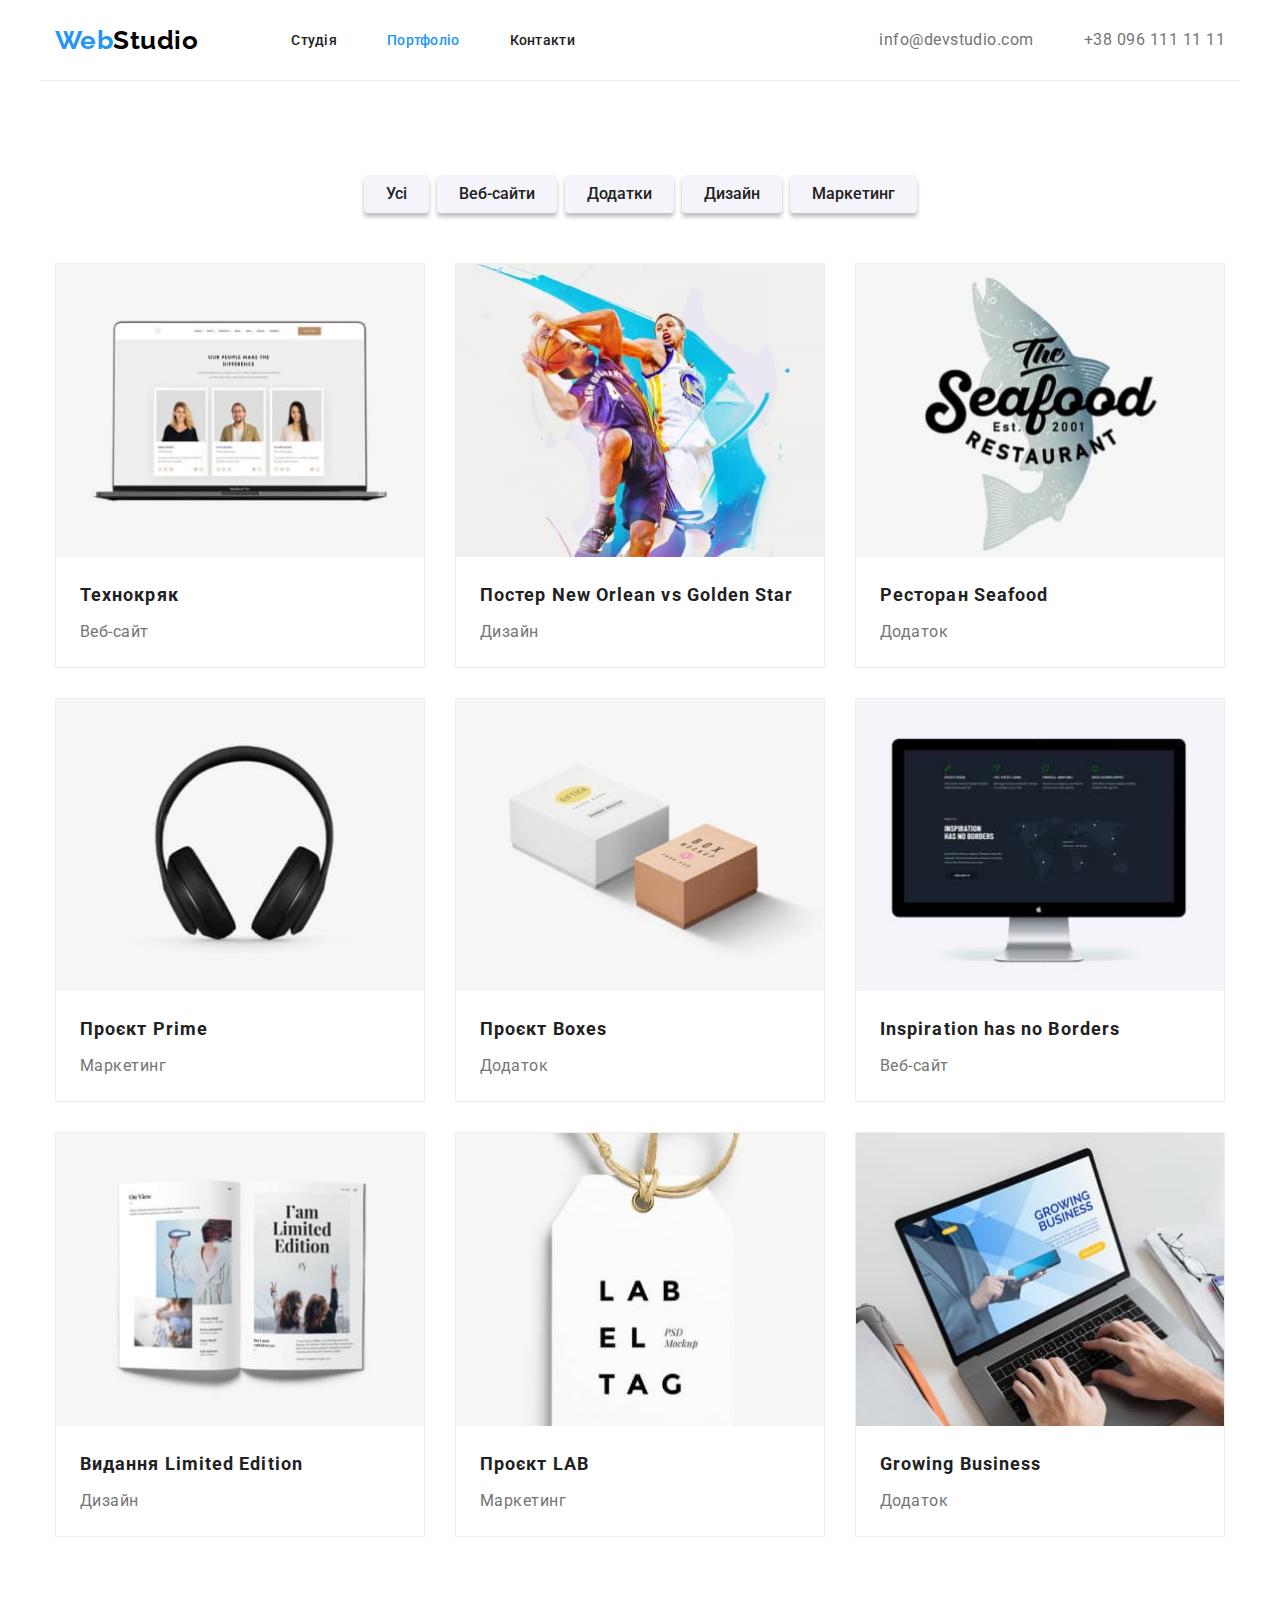
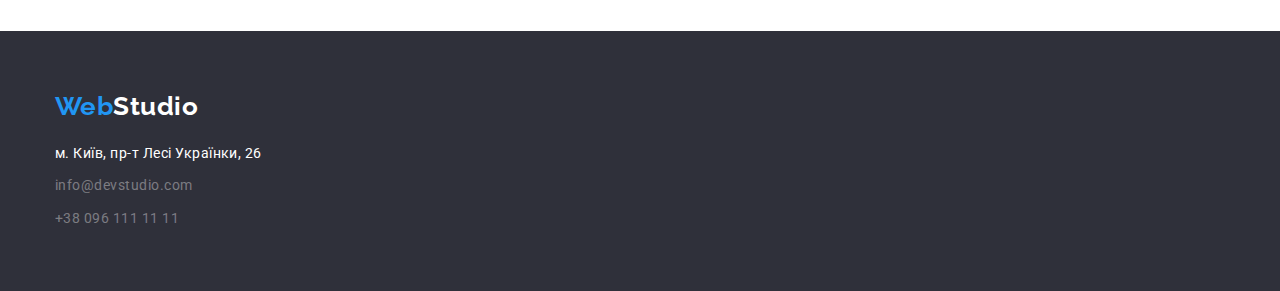
==== portfolio.html @ c6f7dabc "svg" ====
<!DOCTYPE html>
<html lang="en">
  <head>
    <meta charset="UTF-8" />
    <meta http-equiv="X-UA-Compatible" content="IE=edge" />
    <meta name="viewport" content="width=device-width, initial-scale=1.0" />
    <title>Портфоліо</title>
    <link
      href="https://fonts.googleapis.com/css2?family=Raleway:wght@700&family=Roboto:wght@400;500;700;900&display=swap"
      rel="stylesheet"
    />
    <link
      rel="stylesheet"
      href="https://cdnjs.cloudflare.com/ajax/libs/modern-normalize/1.1.0/modern-normalize.min.css"
    />
    <link rel="stylesheet" href="./css/styles.css" />
  </head>
  <body>
    <!--headline-->
    <header>
      <div class="container main-nav">
        <!-- container -->
        <!-- <nav> -->
        <a href="index.html" class="logo">
          Web<span class="logoheader">Studio</span>
        </a>
        <ul class="site-nav">
          <li class="item">
            <a href="index.html" class="link">Студія</a>
          </li>
          <li class="item">
            <a href="portfolio.html" class="link current">Портфоліо</a>
          </li>
          <li class="item">
            <a href="" class="link">Контакти</a>
          </li>
        </ul>
        <!-- </nav> -->
        <ul class="site-nav-contact">
          <li class="contact-nav">
            <a href="mailto:info@devstudio.com" class="contact">
              info@devstudio.com</a
            >
          </li>
          <li class="contact-nav">
            <a href="tel:+380961111111" class="contact">+38 096 111 11 11</a>
          </li>
        </ul>
      </div>
    </header>
    <main>
      <!--верхні кнопки-->
      <section>
        <div class="container">
          <div class="main-portfolio">
            <ul class="bt-portfolio">
              <li class="main-bt-portfolio">
                <button type="button" class="button-portfolio">Усі</button>
              </li>
              <li class="main-bt-portfolio">
                <button type="button" class="button-portfolio">
                  Веб-сайти
                </button>
              </li>
              <li class="main-bt-portfolio">
                <button type="button" class="button-portfolio">Додатки</button>
              </li>
              <li class="main-bt-portfolio">
                <button type="button" class="button-portfolio">Дизайн</button>
              </li>
              <li class="main-bt-portfolio">
                <button type="button" class="button-portfolio">
                  Маркетинг
                </button>
              </li>
            </ul>
          </div>
          <!--приклади робіт-->
          <div class="work-img">
            <h1 class="visually-hidden">Приклади робіт</h1>

            <ul class="work">
              <li class="item-work">
                <article class="card">
                  <div clas="card-thumb">
                    <img src="images/site5.jpg" alt="site" width="370" />
                    <div class="work-name">
                      <h2 class="project-name">Технокряк</h2>
                      <p class="project-example">Веб-сайт</p>
                    </div>
                  </div>
                </article>
              </li>

              <li class="item-work">
                <article class="card">
                  <div clas="card-thumb">
                    <img
                      src="images/basketball6.jpg"
                      alt="basketball"
                      width="370"
                    />
                    <div class="work-name">
                      <h2 class="project-name">
                        Постер New Orlean vs Golden Star
                      </h2>
                      <p class="project-example">Дизайн</p>
                    </div>
                  </div>
                </article>
              </li>

              <li class="item-work">
                <article class="card">
                  <div clas="card-thumb">
                    <img src="images/seafood7.jpg" alt="seafood" width="370" />
                    <div class="work-name">
                      <h2 class="project-name">Ресторан Seafood</h2>
                      <p class="project-example">Додаток</p>
                    </div>
                  </div>
                </article>
              </li>
              <li class="item-work">
                <article class="card">
                  <div clas="card-thumb">
                    <img
                      src="images/headphones8.jpg"
                      alt="headphones"
                      width="370"
                    />
                    <div class="work-name">
                      <h2 class="project-name">Проєкт Prime</h2>
                      <p class="project-example">Маркетинг</p>
                    </div>
                  </div>
                </article>
              </li>
              <li class="item-work">
                <article class="card">
                  <div clas="card-thumb">
                    <img src="images/box9.jpg" alt="box" width="370" />
                    <div class="work-name">
                      <h2 class="project-name">Проєкт Boxes</h2>
                      <p class="project-example">Додаток</p>
                    </div>
                  </div>
                </article>
              </li>
              <li class="item-work">
                <article class="card">
                  <div clas="card-thumb">
                    <img src="images/monitor10.jpg" alt="monitor" width="370" />
                    <div class="work-name">
                      <h2 class="project-name">Inspiration has no Borders</h2>
                      <p class="project-example">Веб-сайт</p>
                    </div>
                  </div>
                </article>
              </li>
              <li class="item-work">
                <article class="card">
                  <div clas="card-thumb">
                    <img src="images/book11.jpg" alt="book" width="370" />
                    <div class="work-name">
                      <h2 class="project-name">Видання Limited Edition</h2>
                      <p class="project-example">Дизайн</p>
                    </div>
                  </div>
                </article>
              </li>
              <li class="item-work">
                <article class="card">
                  <div clas="card-thumb">
                    <img
                      src="images/labeltag12.jpg"
                      alt="labeltag"
                      width="370"
                    />
                    <div class="work-name">
                      <h2 class="project-name">Проєкт LAB</h2>
                      <p class="project-example">Маркетинг</p>
                    </div>
                  </div>
                </article>
              </li>
              <li class="item-work">
                <article class="card">
                  <div clas="card-thumb">
                    <img
                      src="images/growing_business13.jpg"
                      alt="growing_business"
                      width="370"
                    />
                    <div class="work-name">
                      <h2 class="project-name">Growing Business</h2>
                      <p class="project-example">Додаток</p>
                    </div>
                  </div>
                </article>
              </li>
            </ul>
          </div>
        </div>
      </section>
    </main>

    <!--footer-->
    <footer class="footer">
      <div class="container cont-footer">
        <p class="logo">Web<span class="logofooter">Studio</span></p>
        <address class="address">
          <ul>
            <li>
              <p class="addressfooter">м. Київ, пр-т Лесі Українки, 26</p>
            </li>
            <li>
              <a href="mailto:info@devstudio.com" class="contactfooter">
                info@devstudio.com
              </a>
            </li>
            <li>
              <a href="tel:+380961111111" class="contactfooter-tel"
                >+38 096 111 11 11
              </a>
            </li>
          </ul>
        </address>
      </div>
    </footer>
  </body>
</html>
---- css/styles.css ----
body {
  color: #757575;
  letter-spacing: 0.03em;
  background-color: #ffffff;
  font-family: Roboto, sans-serif;
  border: 0;
  margin: 0;
}

.container {
  margin-left: auto;
  margin-right: auto;
  width: 1200px;
  padding-left: 15px;
  padding-right: 15px;
}

.main-nav {
  display: flex;
  align-items: center;
  border-bottom: 1px solid #ececec;
  margin: auto;
  width: 1200px;
}
img {
  display: block;
  max-width: 100%;
  height: auto;
}

section {
  padding-top: 94px;
  padding-bottom: 94px;
}
ul,
p,
h2 {
  padding: 0;
  margin: 0;
  list-style: none;
}

.link,
.logo,
.contact,
.logofooter,
.contactfooter,
.contactfooter-tel {
  text-decoration: none;
}
:root {
  /* основний колір */
  --title-color: #212121;

  /* колір герой */
  --hero-color: #ffffff;

  /* акцент колір */
  --accent-color: #2196f3;

  /* color fon hero */
  --background-color-hero: #2f303a;

  /* fon doka color*/
  --bg-color: #f5f4fa;

  --item-work-gap: 30px;
}
.site-nav .link.current {
  color: var(--accent-color);
}
.site-nav .item {
  margin-right: 50px;
}
.site-nav .item:last-child {
  margin-right: 0;
}
.site-nav {
  display: flex;
  margin-left: 93px;
  font-weight: 500;
  font-size: 14px;
  line-height: 1, 14;
  letter-spacing: 0.02em;
}
.logo {
  color: var(--accent-color);
  font-family: "Raleway";
  font-weight: 700;
  font-size: 26px;
  line-height: 1.19;
}
.logoheader {
  color: #000000;
}

.link {
  color: var(--title-color);
  padding: 32px 0;
  display: block;
}
.site-nav-contact {
  display: flex;
  margin-left: auto;
}
.site-nav-contact .contact-nav + .contact-nav {
  margin-left: 50px;
}
.contact {
  color: var(--text-color);
  padding: 32px 0;
}

.footer {
  background-color: var(--background-color-hero);
}
.link:hover,
.link:focus,
.contact:hover,
.contact:focus {
  color: var(--accent-color);
  cursor: pointer;
}
.button-portfolio:hover,
.button-portfolio:focus {
  color: var(--hero-color);
  background-color: var(--accent-color);
  cursor: pointer;
}
.headline {
  margin-top: 0;
  margin-bottom: 50px;
  color: var(--title-color);
  font-weight: 700;
  font-size: 36px;
  line-height: 1.17;
  text-align: center;
}
.primary-hero {
  text-align: center;
  background-color: var(--background-color-hero);
  padding: 200px 0;
  height: 600px;
  max-width: 1600px;
  margin-left: auto;
  margin-right: auto;
  background-image: linear-gradient(to right, 
  rgba(47, 48, 58, 0.4), rgba(47, 48, 58, 0.4) ), url('../images/hero.jpg');

}

.hero {
  margin-bottom: 0;
  margin-top: 0;
  color: var(--hero-color);
  font-weight: 900;
  font-size: 44px;
  line-height: 1.36;
  letter-spacing: 0.06em;
  text-align: center;
}
.hero-button {
  padding: 10px 32px;
  margin-top: 30px;
  font-family: Roboto, sans-serif;
  cursor: pointer;
  color: var(--hero-color);
  background-color: var(--accent-color);
  border: var(--accent-color);
  font-weight: 700;
  font-size: 16px;
  line-height: 1.88;
  letter-spacing: 0.06em;
  /* text-align: center; */
  border-radius: 4px;
}

.hero-button:hover,
.hero-button:focus {
  background-color: #188ce8;
  border: #188ce8;
}
.images-work {
  display: flex;
  justify-content: center;
}
.images-work-item {
  margin-right: 30px;
}
.images-work-item:nth-child(3n) {
  margin-right: 0;
}
.team {
  display: flex;
}
.team-person {
  background-color: var(--hero-color);
  border: 0;
  border-radius: 0px 0px 4px 4px;
  margin-right: 30px;
  box-shadow: 1px 0px 2px rgba(0, 0, 0, 0.2), 1px 0px 1px rgba(0, 0, 0, 0.14), 3px 0px 1px rgba(0, 0, 0, 0.12);
}
.team-person:nth-child(4n) {
  margin-right: 0;
}
.advantage {
  display: flex;
}
.advantage-item {
  width: 270px;
  margin-right: 30px;
}
.advantage-item:nth-child(4n) {
  margin-right: 0;
}
.person-name {
  margin-top: 30px;
  margin-bottom: 0;
  color: var(--title-color);
  font-weight: 500;
  font-size: 16px;
  line-height: 1.19;
  text-align: center;
}
.position {
  margin-top: 10px;
  margin-bottom: 30px;
  color: var(--text-color);
  font-size: 16px;
  line-height: 1.19;
  text-align: center;
}
.project-name {
  color: var(--title-color);
  font-weight: 700;
  font-size: 18px;
  line-height: 2;
  letter-spacing: 0.06em;
  /* margin-top: 20px; */
}
.project-example {
  color: var(--text-color);
  font-size: 16px;
  line-height: 1.88;
  margin-top: 4px;
}
/* logofooter*/
.logofooter {
  color: #ffffff;
  font-family: "Raleway";
  font-weight: 700;
  font-size: 26px;
  line-height: 1.19;
}

.logoweb {
  color: var(--accent-color);
}
.contactfooter {
  display: inline-block;
  color: #ffffff60;
  font-size: 14px;
  line-height: 1.71;
  margin-bottom: 9px;
  border: 0;
}
.addressfooter {
  color: #ffffff;
  font-size: 14px;
  line-height: 1.71;
  margin: 0;
  margin-bottom: 9px;
  display: inline-block;
  border: 0;
}
.address {
  margin-top: 20px;
  font-style: normal;
}
.button-portfolio {
  padding: 6px 22px;
  font-family: Roboto, sans-serif;
  color: var(--title-color);
  background-color: var(--bg-color);
  font-weight: 500;
  font-size: 16px;
  line-height: 1.63;
  border: 0;
  border-radius: 4px;
  box-shadow: 0 4px 4px 0 rgba(0, 0, 0, 25%);
}
.main-bt-portfolio {
  margin-bottom: 50px;
}
.bt-portfolio > .main-bt-portfolio:not(:last-child) {
  margin-right: 8px;
}
.title {
  margin-top: 0;
  margin-bottom: 10px;
  color: var(--title-color);
  font-weight: 700;
  font-size: 14px;
  line-height: 1.14;
}
.text {
  margin-top: 0;
  margin-bottom: 0;
  font-size: 14px;
  line-height: 1.71;
}
.visually-hidden {
  position: absolute;
  white-space: nowrap;
  width: 1px;
  height: 1px;
  overflow: hidden;
  border: 0;
  padding: 0;
  clip: rect(0 0 0 0);
  clip-path: inset(50%);
  margin: -1px;
}
.bt-portfolio {
  display: flex;
  justify-content: center;
}
.work {
  display: flex;
  flex-wrap: wrap;
  padding: 0;
  margin: 0;
  margin-left: calc(-1 * var(--item-work-gap));
  margin-top: calc(-1 * var(--item-work-gap));
}

.item-work {
  flex-basis: calc(100% / 3 - var(--item-work-gap));
  margin-left: var(--item-work-gap);
  margin-top: var(--item-work-gap);
}
.work-name {
  padding: 20px 24px;
}

.card {
  border: 1px solid #eeeeee;
}

.footer {
  margin-left: auto;
  margin-right: auto;
  max-width: 1600px;
}
.t-person {
  background-color: var(--bg-color);
  max-width: 1600px;
  margin-left: auto;
  margin-right: auto;
}
.cont-footer {
  padding-top: 60px;
  padding-bottom: 60px;
}
.contactfooter-tel {
  display: inline-block;
  color: #ffffff60;
  font-size: 14px;
  line-height: 1.71;
  /* padding-topm: 9px; */
  border: 0;
}
.contactfooter:hover,
.contactfooter:focus,
.contactfooter-tel:hover,
.contactfooter-tel:focus {
  cursor: pointer;
  color: #ffffff;
}
.customers {
  color: black;
  background-color: #2196f3;
  height: 92px;
  width: 170px;
  fill: red;
}
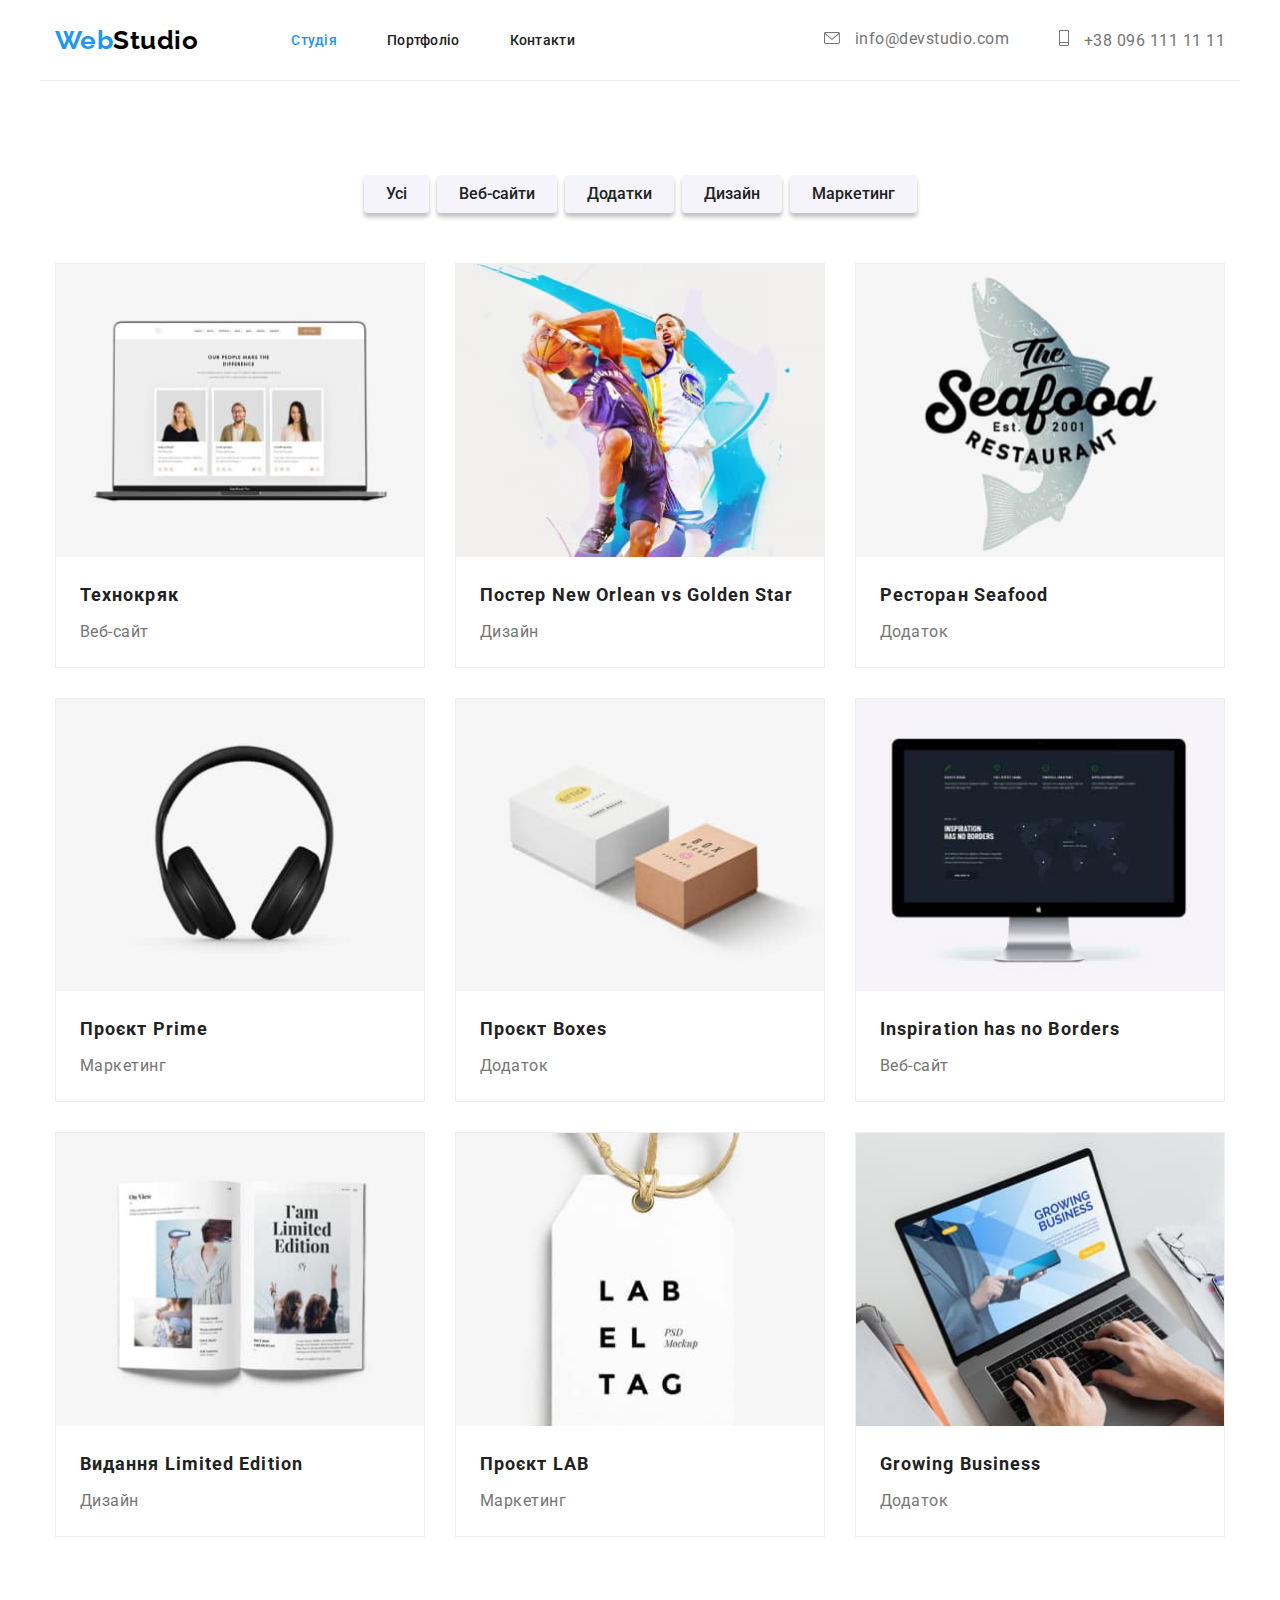
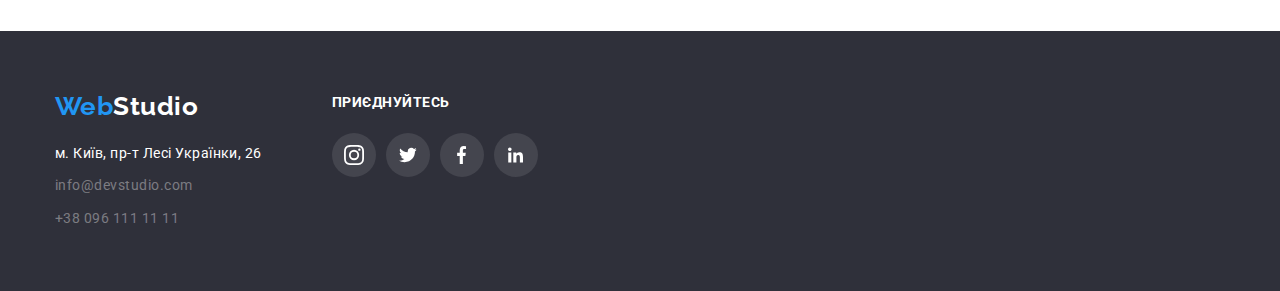
==== commit 5f353b09: "prefinal" ====
--- a/portfolio.html
+++ b/portfolio.html
@@ -26,10 +26,10 @@
         </a>
         <ul class="site-nav">
           <li class="item">
-            <a href="index.html" class="link">Студія</a>
+            <a href="index.html" class="link current">Студія</a>
           </li>
           <li class="item">
-            <a href="portfolio.html" class="link current">Портфоліо</a>
+            <a href="portfolio.html" class="link">Портфоліо</a>
           </li>
           <li class="item">
             <a href="" class="link">Контакти</a>
@@ -38,11 +38,17 @@
         <!-- </nav> -->
         <ul class="site-nav-contact">
           <li class="contact-nav">
+            <svg class="contact-top" width="16px" height="12px">
+              <use href="./images/icons.svg#icon-envelope-1"></use>
+            </svg>
             <a href="mailto:info@devstudio.com" class="contact">
               info@devstudio.com</a
             >
           </li>
           <li class="contact-nav">
+            <svg class="contact-top" width="10px" height="16px">
+              <use href="./images/icons.svg#icon-mob2"></use>
+            </svg>
             <a href="tel:+380961111111" class="contact">+38 096 111 11 11</a>
           </li>
         </ul>
@@ -121,6 +127,7 @@
                   </div>
                 </article>
               </li>
+
               <li class="item-work">
                 <article class="card">
                   <div clas="card-thumb">
@@ -208,24 +215,57 @@
     <!--footer-->
     <footer class="footer">
       <div class="container cont-footer">
-        <p class="logo">Web<span class="logofooter">Studio</span></p>
-        <address class="address">
-          <ul>
-            <li>
-              <p class="addressfooter">м. Київ, пр-т Лесі Українки, 26</p>
-            </li>
-            <li>
-              <a href="mailto:info@devstudio.com" class="contactfooter">
-                info@devstudio.com
-              </a>
-            </li>
-            <li>
-              <a href="tel:+380961111111" class="contactfooter-tel"
-                >+38 096 111 11 11
-              </a>
-            </li>
-          </ul>
-        </address>
+        <ul class="footer-info">
+          <li class="info-address">
+            <p class="logo">Web<span class="logofooter">Studio</span></p>
+            <address class="address">
+              <ul>
+                <li>
+                  <p class="addressfooter">м. Київ, пр-т Лесі Українки, 26</p>
+                </li>
+                <li>
+                  <a href="mailto:info@devstudio.com" class="contactfooter">
+                    info@devstudio.com
+                  </a>
+                </li>
+                <li>
+                  <a href="tel:+380961111111" class="contactfooter-tel"
+                    >+38 096 111 11 11
+                  </a>
+                </li>
+              </ul>
+            </address>
+          </li>
+
+          <li>
+            <div>
+              <p class="join">ПРИЄДНУЙТЕСЬ</p>
+              <ul class="footer-network-link">
+                <li class="footer-network">
+                  <svg class="footer-logo-network" width="20px" height="20px">
+                    <use href="./images/icons.svg#icon-instagram1"></use>
+                  </svg>
+                </li>
+
+                <li class="footer-network">
+                  <svg class="footer-logo-network" width="20px" height="16px">
+                    <use href="./images/icons.svg#icon-tvitter2"></use>
+                  </svg>
+                </li>
+                <li class="footer-network">
+                  <svg class="footer-logo-network" width="10px" height="20px">
+                    <use href="./images/icons.svg#icon-facebook3"></use>
+                  </svg>
+                </li>
+                <li class="footer-network">
+                  <svg class="footer-logo-network" width="15px" height="20px">
+                    <use href="./images/icons.svg#icon-linkedin4"></use>
+                  </svg>
+                </li>
+              </ul>
+            </div>
+          </li>
+        </ul>
       </div>
     </footer>
   </body>
--- a/css/styles.css
+++ b/css/styles.css
@@ -49,6 +49,8 @@
   text-decoration: none;
 }
 :root {
+  --text-color: #757575;
+
   /* основний колір */
   --title-color: #212121;
 
@@ -64,8 +66,11 @@
   /* fon doka color*/
   --bg-color: #f5f4fa;
 
+  --logo-network-color: #afb1b8;
+
   --item-work-gap: 30px;
 }
+
 .site-nav .link.current {
   color: var(--accent-color);
 }
@@ -109,6 +114,15 @@
 .contact {
   color: var(--text-color);
   padding: 32px 0;
+}
+.contact-top {
+  fill: var(--text-color);
+  margin-right: 10px;
+}
+.contact-top:hover,
+.contact-top:focus {
+  cursor: pointer;
+  fill: var(--accent-color);
 }
 
 .footer {
@@ -144,9 +158,12 @@
   max-width: 1600px;
   margin-left: auto;
   margin-right: auto;
-  background-image: linear-gradient(to right, 
-  rgba(47, 48, 58, 0.4), rgba(47, 48, 58, 0.4) ), url('../images/hero.jpg');
-
+  background-image: linear-gradient(
+      to right,
+      rgba(47, 48, 58, 0.4),
+      rgba(47, 48, 58, 0.4)
+    ),
+    url("../images/hero.jpg");
 }
 
 .hero {
@@ -171,7 +188,6 @@
   font-size: 16px;
   line-height: 1.88;
   letter-spacing: 0.06em;
-  /* text-align: center; */
   border-radius: 4px;
 }
 
@@ -198,16 +214,45 @@
   border: 0;
   border-radius: 0px 0px 4px 4px;
   margin-right: 30px;
-  box-shadow: 1px 0px 2px rgba(0, 0, 0, 0.2), 1px 0px 1px rgba(0, 0, 0, 0.14), 3px 0px 1px rgba(0, 0, 0, 0.12);
+  box-shadow: 0px 2px 1px 0 rgba(0, 0, 0, 0.2), 0px 1px 1px 0 rgba(0, 0, 0, 0.14),
+    0px 1px 3px 0 rgba(0, 0, 0, 0.12);
+
+  
 }
 .team-person:nth-child(4n) {
   margin-right: 0;
 }
+
+.thumb {
+  display: block;
+  border-radius: 4px;
+  width: 270px;
+  margin-left: var(--item-work-gap);
+  margin-top: var(--item-work-gap);
+}
+.thumb-advantage {
+  display: flex;
+  width: 270px;
+  height: 120px;
+  background-color: var(--bg-color);
+  margin-bottom: var(--item-work-gap);
+}
+.picture {
+  margin: auto;
+}
+
 .advantage {
   display: flex;
-}
+  padding: 0;
+  margin: 0;
+  margin-left: calc(-1 * var(--item-work-gap));
+  margin-top: calc(-1 * var(--item-work-gap));
+}
+
 .advantage-item {
+  display: block;
   width: 270px;
+
   margin-right: 30px;
 }
 .advantage-item:nth-child(4n) {
@@ -236,7 +281,6 @@
   font-size: 18px;
   line-height: 2;
   letter-spacing: 0.06em;
-  /* margin-top: 20px; */
 }
 .project-example {
   color: var(--text-color);
@@ -377,10 +421,89 @@
   cursor: pointer;
   color: #ffffff;
 }
+/* .network-person{
+  margin-left: auto;
+  margin-right: auto;
+} */
+.network {
+  display: flex;
+  justify-content: center;
+  margin-bottom: var(--item-work-gap);
+}
+.item-network {
+  display: flex;
+  width: 44px;
+  height: 44px;
+  margin-right: 10px;
+  fill: var(--logo-network-color);
+}
+.item-network:last-of-type {
+  margin-right: 0;
+}
+.logo-network {
+  display: flex;
+  margin: auto;
+}
+.item-network:hover,
+.item-network:focus {
+  cursor: pointer;
+  fill: var(--hero-color);
+  border-radius: 50%;
+  background-color: var(--accent-color);
+}
+
 .customers {
-  color: black;
-  background-color: #2196f3;
+  display: flex;
+  margin: auto;
+}
+.item-customers {
+  display: flex;
+  width: 170px;
   height: 92px;
-  width: 170px;
-  fill: red;
-} +  border: 1px solid #afb1b8;
+  border-radius: 4px;
+}
+.item-customers:not(:last-child) {
+  margin-right: var(--item-work-gap);
+}
+.logo-customers {
+  display: flex;
+  margin: auto;
+}
+.footer-info {
+  display: flex;
+}
+.footer-network-link {
+  display: flex;
+}
+.info-address {
+  margin-right: 70px;
+}
+.footer-logo-network {
+  fill: var(--hero-color);
+  display: flex;
+  margin: auto;
+}
+.footer-network {
+  display: flex;
+  height: 44px;
+  width: 44px;
+  border-radius: 50%;
+  background-color: rgba(255, 255, 255, 0.1);
+}
+.footer-network:focus,
+.footer-network:hover {
+  cursor: pointer;
+  background-color: var(--accent-color);
+}
+
+.footer-network:not(:last-child) {
+  margin-right: 10px;
+}
+.join {
+  margin-bottom: 20px;
+  font-weight: 700;
+  font-size: 14px;
+  line-height: 1.63;
+  color: #ffffff;
+}
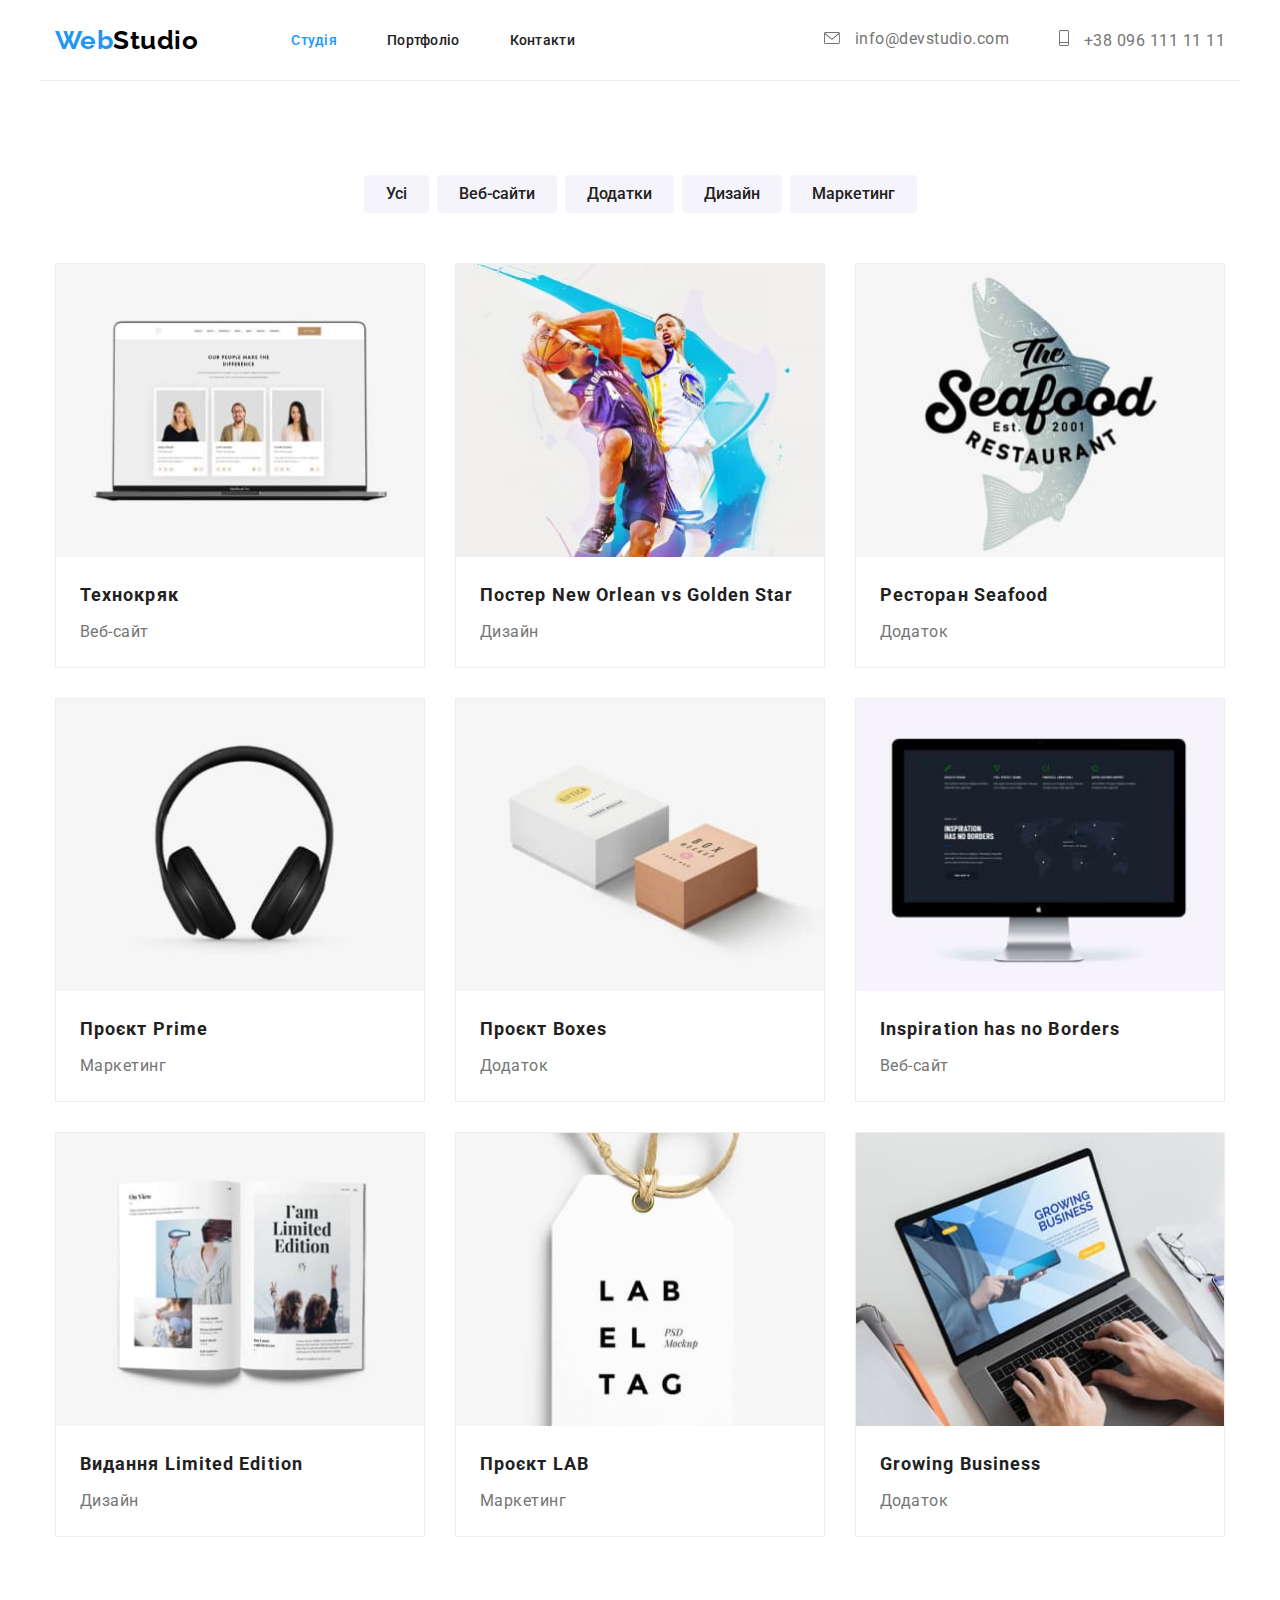
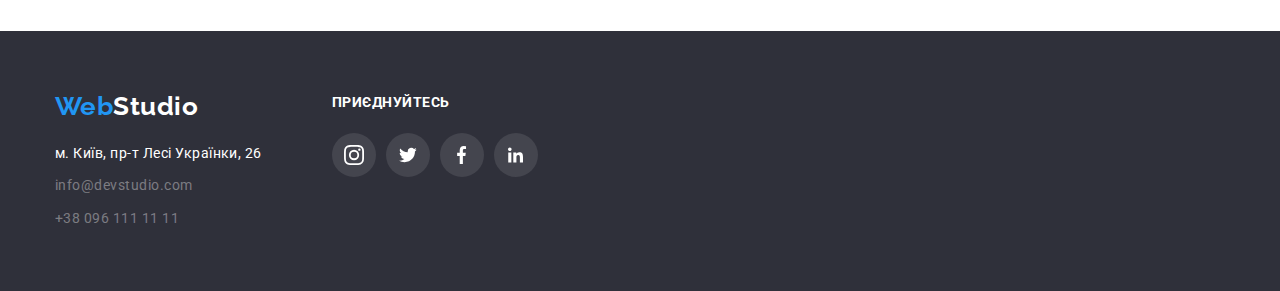
==== commit 60cf1693: "hover" ====
--- a/portfolio.html
+++ b/portfolio.html
@@ -249,7 +249,7 @@
 
                 <li class="footer-network">
                   <svg class="footer-logo-network" width="20px" height="16px">
-                    <use href="./images/icons.svg#icon-tvitter2"></use>
+                    <use href="./images/icons.svg#icon-twitter2"></use>
                   </svg>
                 </li>
                 <li class="footer-network">
--- a/css/styles.css
+++ b/css/styles.css
@@ -70,6 +70,16 @@
 
   --item-work-gap: 30px;
 }
+ .contact-nav:focus > .contact-top,
+ .contact-nav:focus > .contact, 
+.contact-nav:hover > .contact-top,
+.contact-nav:hover > .contact {
+  fill: var(--accent-color);
+  cursor: pointer;
+  color: var(--accent-color);
+}
+
+
 
 .site-nav .link.current {
   color: var(--accent-color);
@@ -119,27 +129,36 @@
   fill: var(--text-color);
   margin-right: 10px;
 }
-.contact-top:hover,
+/* .contact-top:hover,
 .contact-top:focus {
   cursor: pointer;
   fill: var(--accent-color);
-}
+}  */
 
 .footer {
   background-color: var(--background-color-hero);
 }
 .link:hover,
-.link:focus,
-.contact:hover,
-.contact:focus {
+.link:focus {
   color: var(--accent-color);
   cursor: pointer;
 }
+
+ .contact:hover,
+.contact:focus 
+{  color: var(--accent-color);
+  cursor: pointer;
+} 
+
 .button-portfolio:hover,
 .button-portfolio:focus {
   color: var(--hero-color);
   background-color: var(--accent-color);
   cursor: pointer;
+  box-shadow: 0 2px 2px rgba(0, 0, 0, 0.12), 0 1px 2px rgba(0, 0, 0, 0.08)
+   0 3px 1px rgba(0, 0, 0, 0.1);
+
+  
 }
 .headline {
   margin-top: 0;
@@ -214,8 +233,8 @@
   border: 0;
   border-radius: 0px 0px 4px 4px;
   margin-right: 30px;
-  box-shadow: 0px 2px 1px 0 rgba(0, 0, 0, 0.2), 0px 1px 1px 0 rgba(0, 0, 0, 0.14),
-    0px 1px 3px 0 rgba(0, 0, 0, 0.12);
+  box-shadow: 0px 2px 1px rgba(0, 0, 0, 0.2), 0px 1px 1px rgba(0, 0, 0, 0.14),
+    0px 1px 3px rgba(0, 0, 0, 0.12);
 
   
 }
@@ -331,7 +350,6 @@
   line-height: 1.63;
   border: 0;
   border-radius: 4px;
-  box-shadow: 0 4px 4px 0 rgba(0, 0, 0, 25%);
 }
 .main-bt-portfolio {
   margin-bottom: 50px;
@@ -390,6 +408,12 @@
 .card {
   border: 1px solid #eeeeee;
 }
+.card:hover,
+.card:focus {
+  cursor: pointer;
+  box-shadow: 1px 4px 6px rgba(0, 0, 0, 0.16), 0px 4px 4px rgba(0, 0, 0, 0.6),
+    0px 1px 1px rgba(0, 0, 0, 0.12);
+}
 
 .footer {
   margin-left: auto;
@@ -411,7 +435,6 @@
   color: #ffffff60;
   font-size: 14px;
   line-height: 1.71;
-  /* padding-topm: 9px; */
   border: 0;
 }
 .contactfooter:hover,
@@ -421,10 +444,6 @@
   cursor: pointer;
   color: #ffffff;
 }
-/* .network-person{
-  margin-left: auto;
-  margin-right: auto;
-} */
 .network {
   display: flex;
   justify-content: center;
@@ -456,6 +475,15 @@
   display: flex;
   margin: auto;
 }
+.link-logo {
+  display: flex;
+  margin: auto;
+}
+.logo-customers:focus,
+.logo-customers:hover {
+  cursor: pointer;
+  fill: var(--accent-color);
+}
 .item-customers {
   display: flex;
   width: 170px;
@@ -469,6 +497,8 @@
 .logo-customers {
   display: flex;
   margin: auto;
+  fill: var(--logo-network-color);
+  
 }
 .footer-info {
   display: flex;
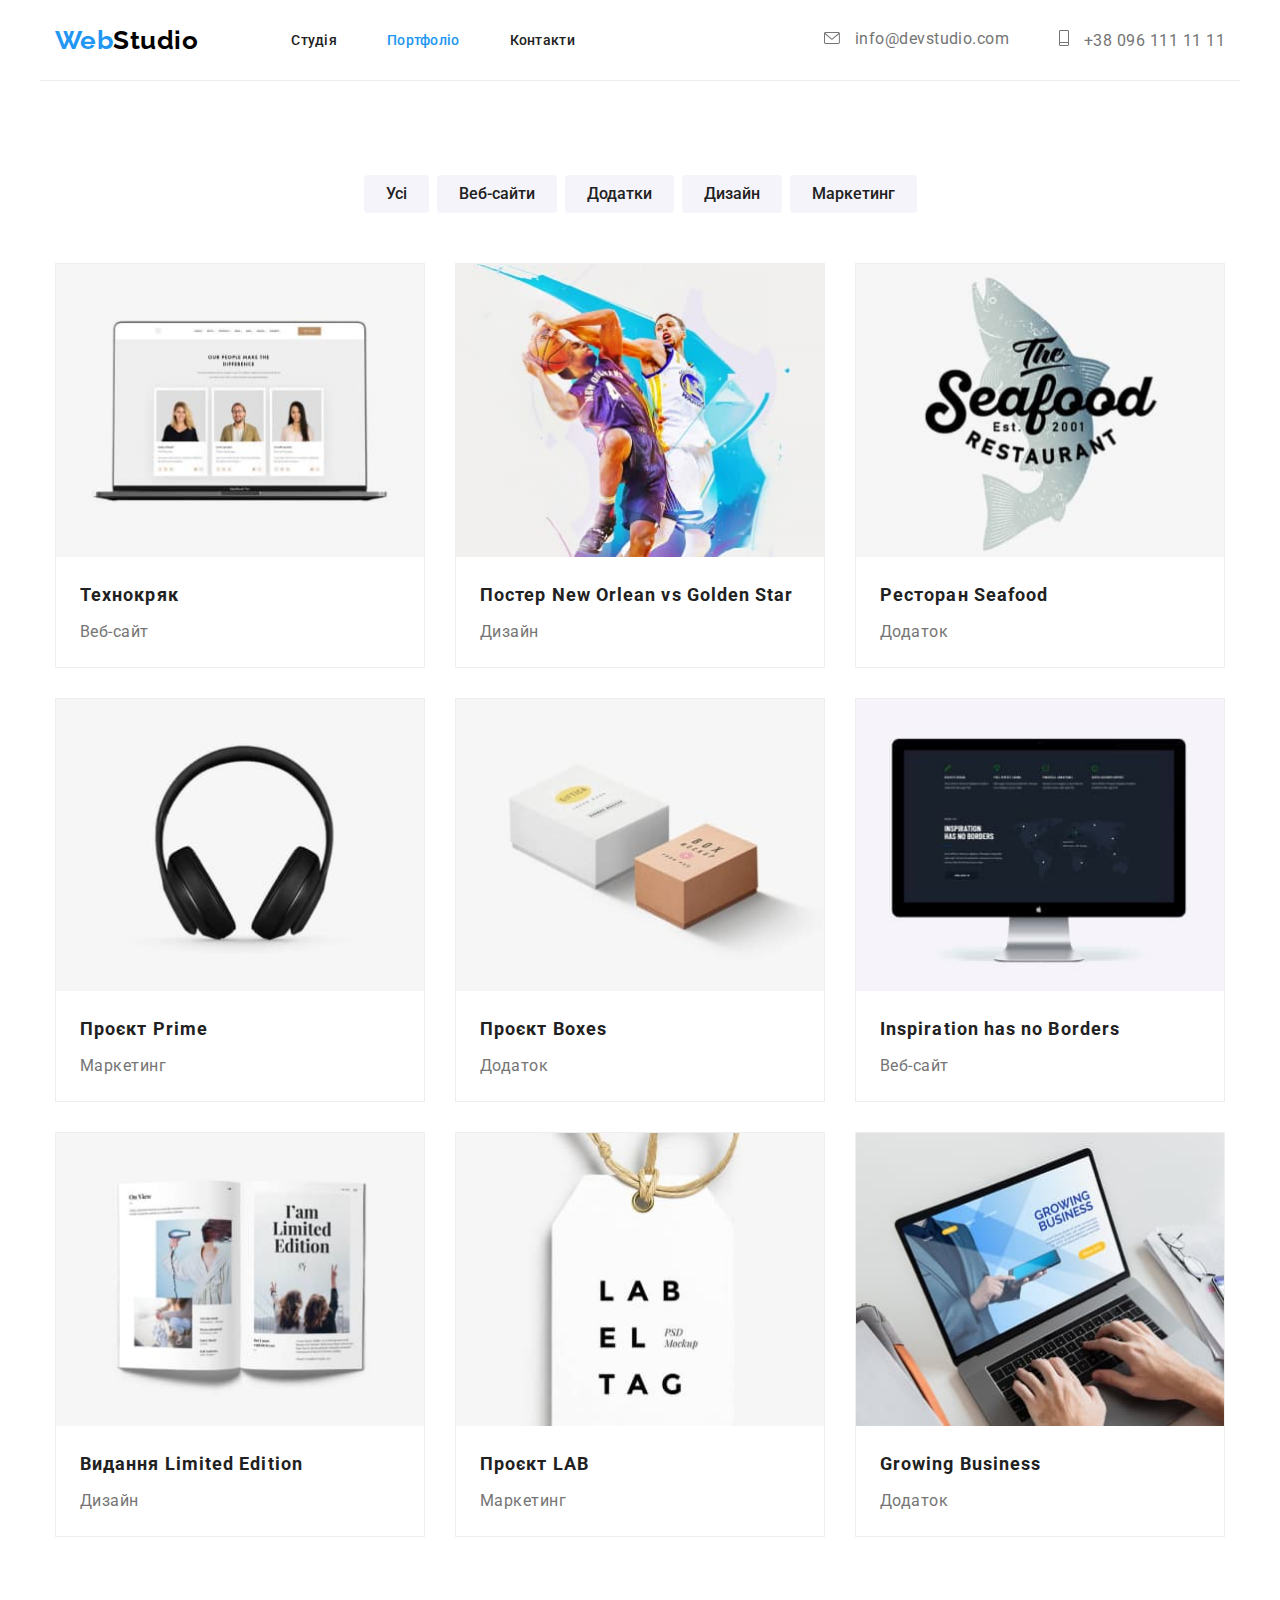
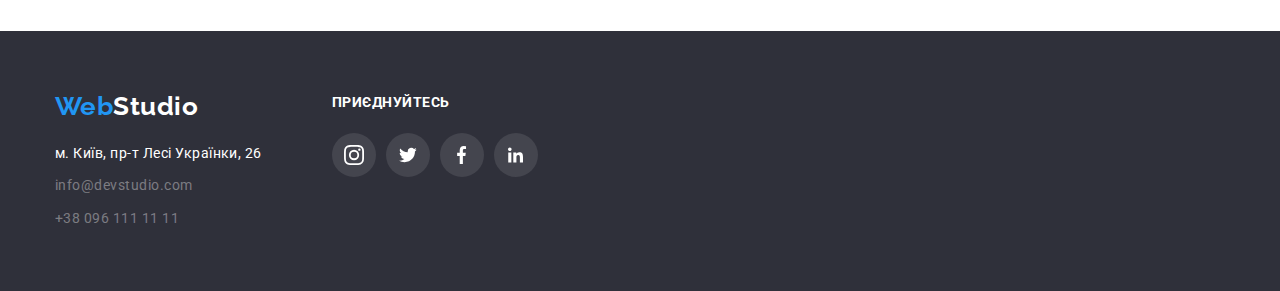
==== commit ad24e3f9: "fix header menu" ====
--- a/portfolio.html
+++ b/portfolio.html
@@ -26,10 +26,10 @@
         </a>
         <ul class="site-nav">
           <li class="item">
-            <a href="index.html" class="link current">Студія</a>
+            <a href="index.html" class="link">Студія</a>
           </li>
           <li class="item">
-            <a href="portfolio.html" class="link">Портфоліо</a>
+            <a href="portfolio.html" class="link current">Портфоліо</a>
           </li>
           <li class="item">
             <a href="" class="link">Контакти</a>
--- a/css/styles.css
+++ b/css/styles.css
@@ -70,16 +70,14 @@
 
   --item-work-gap: 30px;
 }
- .contact-nav:focus > .contact-top,
- .contact-nav:focus > .contact, 
+.contact-nav:focus > .contact-top,
+.contact-nav:focus > .contact,
 .contact-nav:hover > .contact-top,
 .contact-nav:hover > .contact {
   fill: var(--accent-color);
   cursor: pointer;
   color: var(--accent-color);
 }
-
-
 
 .site-nav .link.current {
   color: var(--accent-color);
@@ -129,11 +127,7 @@
   fill: var(--text-color);
   margin-right: 10px;
 }
-/* .contact-top:hover,
-.contact-top:focus {
-  cursor: pointer;
-  fill: var(--accent-color);
-}  */
+
 
 .footer {
   background-color: var(--background-color-hero);
@@ -143,22 +137,14 @@
   color: var(--accent-color);
   cursor: pointer;
 }
-
- .contact:hover,
-.contact:focus 
-{  color: var(--accent-color);
-  cursor: pointer;
-} 
 
 .button-portfolio:hover,
 .button-portfolio:focus {
   color: var(--hero-color);
   background-color: var(--accent-color);
   cursor: pointer;
-  box-shadow: 0 2px 2px rgba(0, 0, 0, 0.12), 0 1px 2px rgba(0, 0, 0, 0.08)
-   0 3px 1px rgba(0, 0, 0, 0.1);
-
-  
+  box-shadow: 0 2px 2px rgba(0, 0, 0, 0.12),
+    0 1px 2px rgba(0, 0, 0, 0.08), 0 3px 1px rgba(0, 0, 0, 0.1);
 }
 .headline {
   margin-top: 0;
@@ -235,8 +221,6 @@
   margin-right: 30px;
   box-shadow: 0px 2px 1px rgba(0, 0, 0, 0.2), 0px 1px 1px rgba(0, 0, 0, 0.14),
     0px 1px 3px rgba(0, 0, 0, 0.12);
-
-  
 }
 .team-person:nth-child(4n) {
   margin-right: 0;
@@ -498,7 +482,6 @@
   display: flex;
   margin: auto;
   fill: var(--logo-network-color);
-  
 }
 .footer-info {
   display: flex;
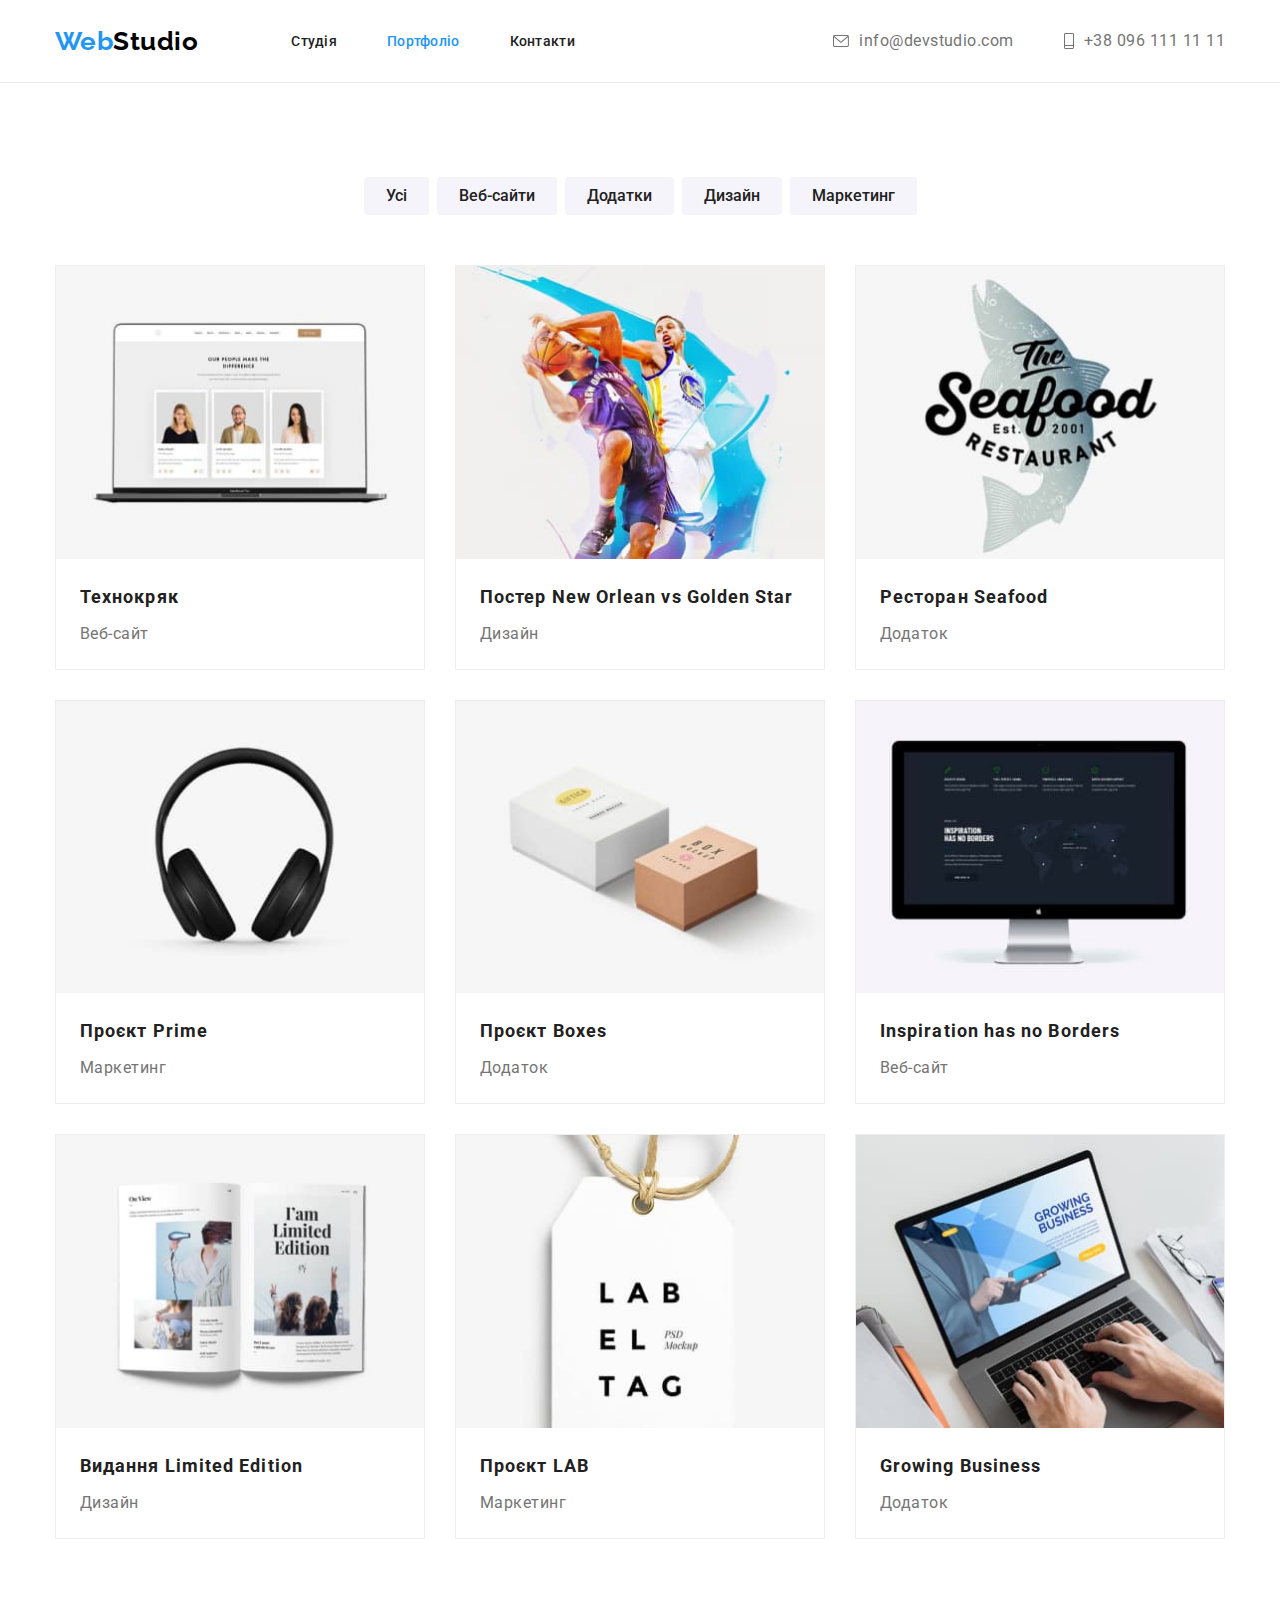
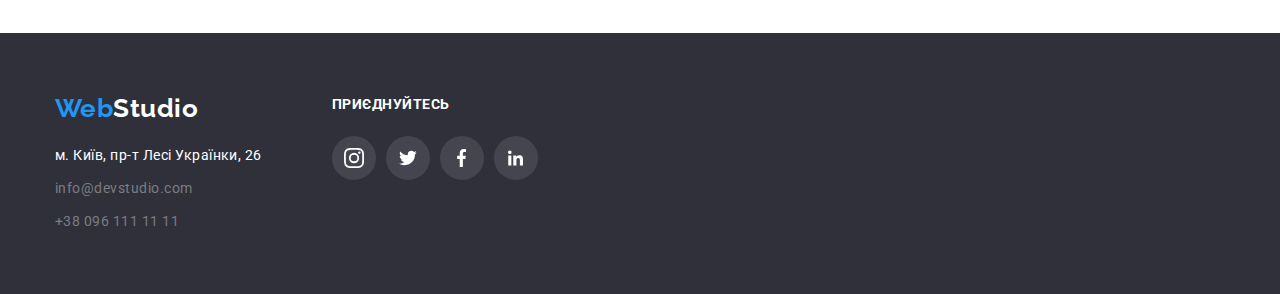
==== commit 5ec9d085: "fix color" ====
--- a/portfolio.html
+++ b/portfolio.html
@@ -54,7 +54,7 @@
         </ul>
       </div>
     </header>
-    <main>
+    <main class="portfolio-main">
       <!--верхні кнопки-->
       <section>
         <div class="container">
--- a/css/styles.css
+++ b/css/styles.css
@@ -14,11 +14,12 @@
   padding-left: 15px;
   padding-right: 15px;
 }
-
+.portfolio-main {
+  border-top: 1px solid #ececec;
+}
 .main-nav {
   display: flex;
   align-items: center;
-  border-bottom: 1px solid #ececec;
   margin: auto;
   width: 1200px;
 }
@@ -39,7 +40,7 @@
   margin: 0;
   list-style: none;
 }
-
+.main-headline {padding-top: 0;}
 .link,
 .logo,
 .contact,
@@ -70,14 +71,18 @@
 
   --item-work-gap: 30px;
 }
-.contact-nav:focus > .contact-top,
-.contact-nav:focus > .contact,
-.contact-nav:hover > .contact-top,
-.contact-nav:hover > .contact {
-  fill: var(--accent-color);
-  cursor: pointer;
+.contact:focus,
+.contact:hover 
+ {
+    cursor: pointer;
   color: var(--accent-color);
 }
+.contact-nav {
+  display: flex;
+  align-items: center;
+  justify-content: center;
+}
+
 
 .site-nav .link.current {
   color: var(--accent-color);
@@ -124,7 +129,7 @@
   padding: 32px 0;
 }
 .contact-top {
-  fill: var(--text-color);
+fill: currentColor;
   margin-right: 10px;
 }
 
@@ -402,11 +407,11 @@
 .footer {
   margin-left: auto;
   margin-right: auto;
-  max-width: 1600px;
+  /* max-width: 1600px; */
 }
 .t-person {
   background-color: var(--bg-color);
-  max-width: 1600px;
+  /* max-width: 1600px; */
   margin-left: auto;
   margin-right: auto;
 }
@@ -426,35 +431,68 @@
 .contactfooter-tel:hover,
 .contactfooter-tel:focus {
   cursor: pointer;
-  color: #ffffff;
+  color: var(--accent-color);
 }
 .network {
   display: flex;
   justify-content: center;
   margin-bottom: var(--item-work-gap);
-}
-.item-network {
-  display: flex;
-  width: 44px;
-  height: 44px;
-  margin-right: 10px;
+ }
+/* ul-network
+li-iteam-network
+svg-ligo network */
+
+
+
+.logo-network {
   fill: var(--logo-network-color);
-}
-.item-network:last-of-type {
-  margin-right: 0;
-}
-.logo-network {
-  display: flex;
-  margin: auto;
-}
-.item-network:hover,
-.item-network:focus {
+  display: flex;
+  margin: auto;
+  /* width: 100%;
+  height: 100%; */
+  /* justify-content: center;
+  align-items: center; */
+
+}
+/* .logo-network:hover,
+.logo-network:focus {
   cursor: pointer;
   fill: var(--hero-color);
   border-radius: 50%;
   background-color: var(--accent-color);
-}
-
+  width: 44px;
+  height: 44px; 
+} */
+
+/* .item-network {
+  padding: auto;
+} */
+.it-network:hover,
+.it-network:focus {
+  cursor: pointer;
+  fill: var(--hero-color);
+  border-radius: 50%;
+  background-color: var(--accent-color);
+  width: 44px;
+  height: 44px;
+  
+
+} 
+
+.item-network {
+  display: flex;
+  width: 44px;
+  height: 44px; 
+  /* border-radius: 50%; */
+  margin-right: 10px;
+  /* justify-content: center;
+  align-items: center; */
+  fill: var(--accent-color) ;
+   
+}
+.item-network:last-of-type {
+  margin-right: 0;
+}
 .customers {
   display: flex;
   margin: auto;
@@ -462,18 +500,24 @@
 .link-logo {
   display: flex;
   margin: auto;
-}
-.logo-customers:focus,
-.logo-customers:hover {
-  cursor: pointer;
-  fill: var(--accent-color);
-}
-.item-customers {
-  display: flex;
+  }
+.logo-customers {
   width: 170px;
   height: 92px;
   border: 1px solid #afb1b8;
   border-radius: 4px;
+
+}
+.logo-customers:focus,
+.logo-customers:hover {
+  cursor: pointer;
+  fill: var(--accent-color);
+ border: 1px solid var(--accent-color);
+ 
+
+} 
+.item-customers {
+  display: flex;
 }
 .item-customers:not(:last-child) {
   margin-right: var(--item-work-gap);
@@ -482,6 +526,7 @@
   display: flex;
   margin: auto;
   fill: var(--logo-network-color);
+  padding: 16px 32px;
 }
 .footer-info {
   display: flex;
@@ -503,6 +548,9 @@
   width: 44px;
   border-radius: 50%;
   background-color: rgba(255, 255, 255, 0.1);
+justify-content: center;
+align-items: center;
+
 }
 .footer-network:focus,
 .footer-network:hover {
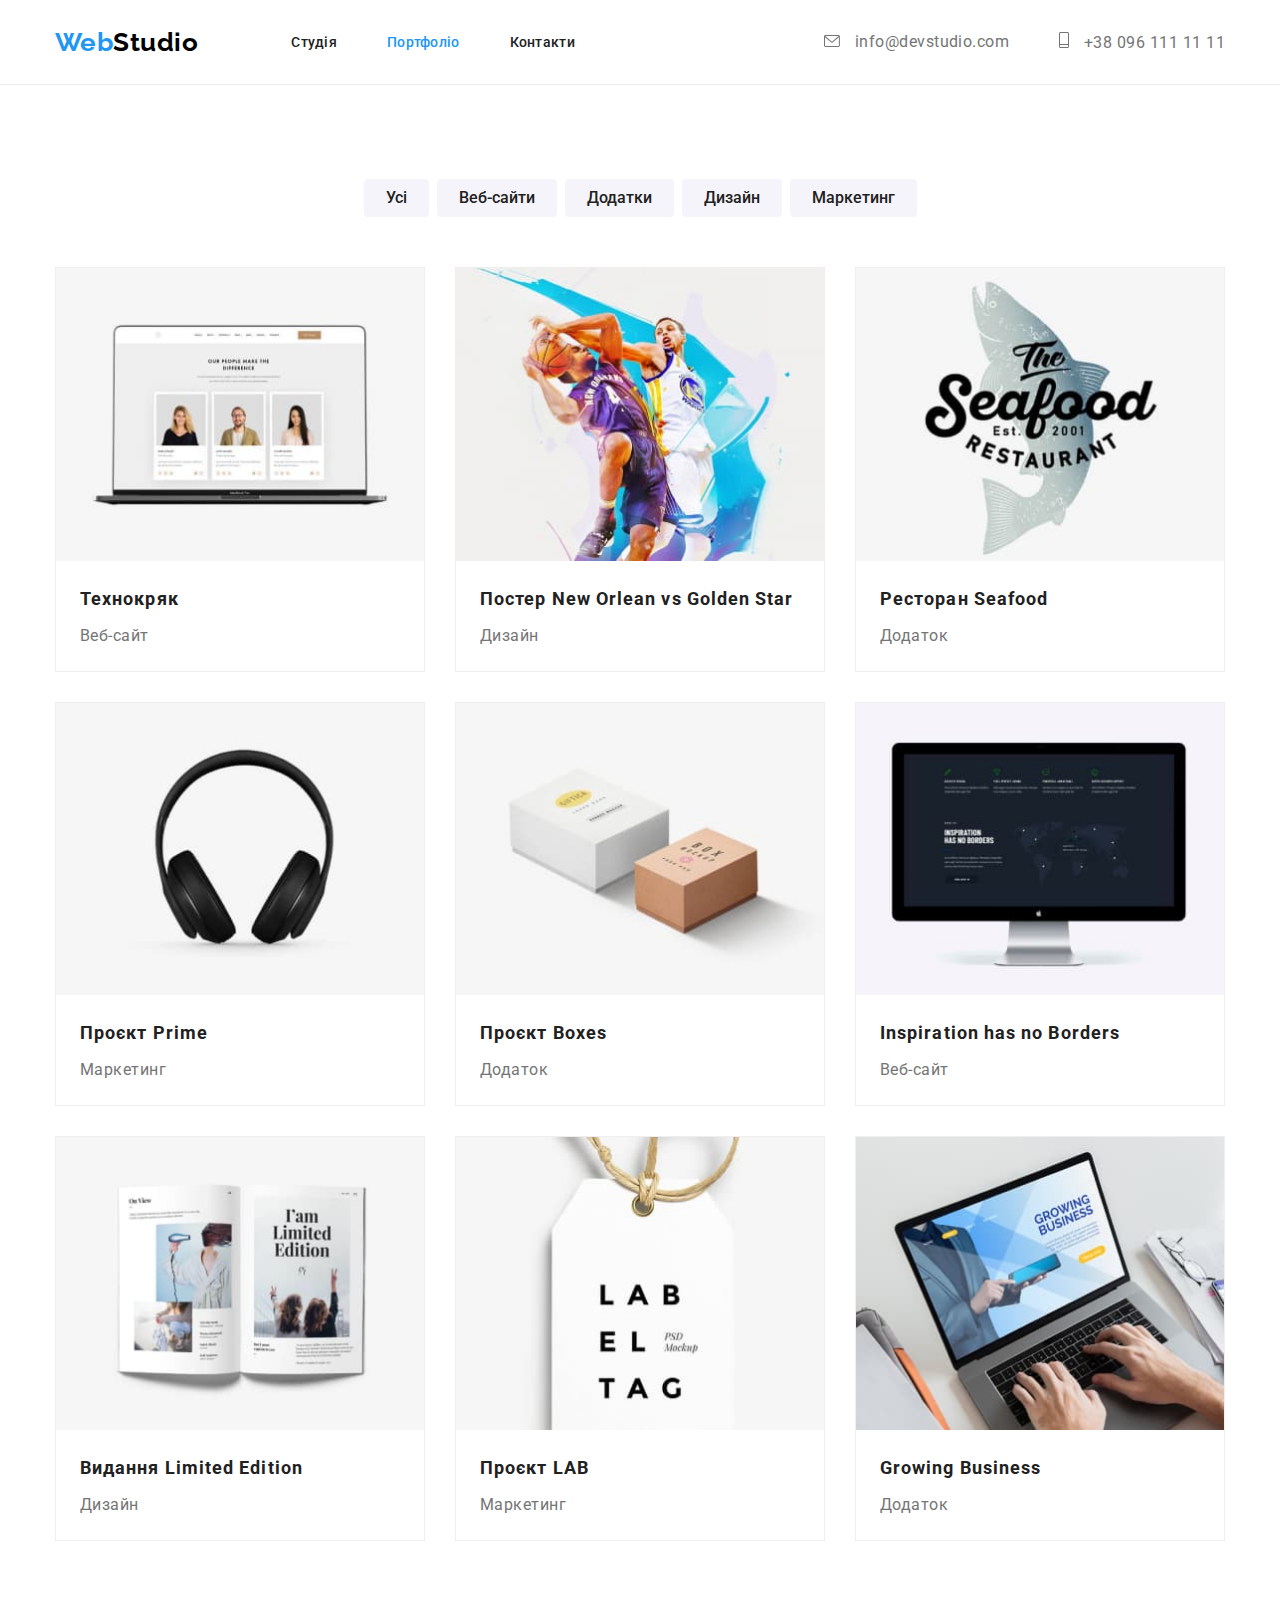
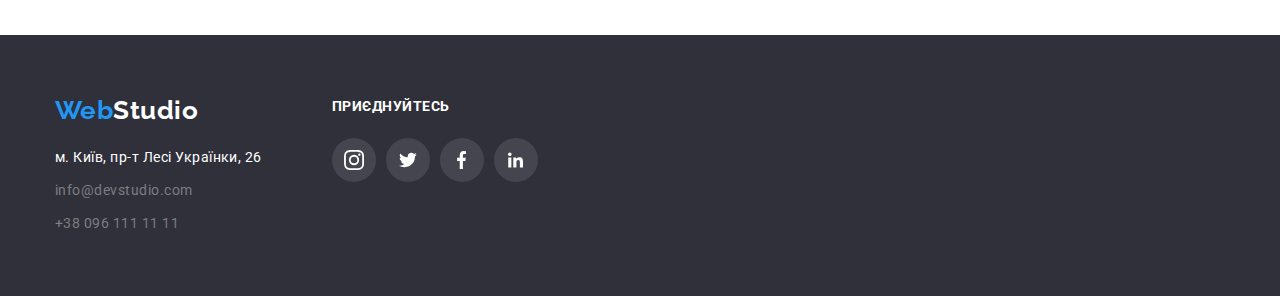
==== commit 8d673d34: "fix focus" ====
--- a/portfolio.html
+++ b/portfolio.html
@@ -38,18 +38,22 @@
         <!-- </nav> -->
         <ul class="site-nav-contact">
           <li class="contact-nav">
-            <svg class="contact-top" width="16px" height="12px">
-              <use href="./images/icons.svg#icon-envelope-1"></use>
-            </svg>
             <a href="mailto:info@devstudio.com" class="contact">
+              <svg class="contact-top" width="16px" height="12px">
+                <use href="./images/icons.svg#icon-envelope-1"></use>
+              </svg>
+
               info@devstudio.com</a
             >
           </li>
+
           <li class="contact-nav">
-            <svg class="contact-top" width="10px" height="16px">
-              <use href="./images/icons.svg#icon-mob2"></use>
-            </svg>
-            <a href="tel:+380961111111" class="contact">+38 096 111 11 11</a>
+            <a href="tel:+380961111111" class="contact">
+              <svg class="contact-top" width="10px" height="16px">
+                <use href="./images/icons.svg#icon-mob2"></use>
+              </svg>
+              +38 096 111 11 11</a
+            >
           </li>
         </ul>
       </div>
@@ -88,7 +92,7 @@
             <ul class="work">
               <li class="item-work">
                 <article class="card">
-                  <div clas="card-thumb">
+                  <div class="card-thumb">
                     <img src="images/site5.jpg" alt="site" width="370" />
                     <div class="work-name">
                       <h2 class="project-name">Технокряк</h2>
@@ -100,7 +104,7 @@
 
               <li class="item-work">
                 <article class="card">
-                  <div clas="card-thumb">
+                  <div class="card-thumb">
                     <img
                       src="images/basketball6.jpg"
                       alt="basketball"
@@ -118,7 +122,7 @@
 
               <li class="item-work">
                 <article class="card">
-                  <div clas="card-thumb">
+                  <div class="card-thumb">
                     <img src="images/seafood7.jpg" alt="seafood" width="370" />
                     <div class="work-name">
                       <h2 class="project-name">Ресторан Seafood</h2>
@@ -130,7 +134,7 @@
 
               <li class="item-work">
                 <article class="card">
-                  <div clas="card-thumb">
+                  <div class="card-thumb">
                     <img
                       src="images/headphones8.jpg"
                       alt="headphones"
@@ -145,7 +149,7 @@
               </li>
               <li class="item-work">
                 <article class="card">
-                  <div clas="card-thumb">
+                  <div class="card-thumb">
                     <img src="images/box9.jpg" alt="box" width="370" />
                     <div class="work-name">
                       <h2 class="project-name">Проєкт Boxes</h2>
@@ -156,7 +160,7 @@
               </li>
               <li class="item-work">
                 <article class="card">
-                  <div clas="card-thumb">
+                  <div class="card-thumb">
                     <img src="images/monitor10.jpg" alt="monitor" width="370" />
                     <div class="work-name">
                       <h2 class="project-name">Inspiration has no Borders</h2>
@@ -167,7 +171,7 @@
               </li>
               <li class="item-work">
                 <article class="card">
-                  <div clas="card-thumb">
+                  <div class="card-thumb">
                     <img src="images/book11.jpg" alt="book" width="370" />
                     <div class="work-name">
                       <h2 class="project-name">Видання Limited Edition</h2>
@@ -178,7 +182,7 @@
               </li>
               <li class="item-work">
                 <article class="card">
-                  <div clas="card-thumb">
+                  <div class="card-thumb">
                     <img
                       src="images/labeltag12.jpg"
                       alt="labeltag"
@@ -193,7 +197,7 @@
               </li>
               <li class="item-work">
                 <article class="card">
-                  <div clas="card-thumb">
+                  <div class="card-thumb">
                     <img
                       src="images/growing_business13.jpg"
                       alt="growing_business"
@@ -242,25 +246,33 @@
               <p class="join">ПРИЄДНУЙТЕСЬ</p>
               <ul class="footer-network-link">
                 <li class="footer-network">
-                  <svg class="footer-logo-network" width="20px" height="20px">
-                    <use href="./images/icons.svg#icon-instagram1"></use>
-                  </svg>
-                </li>
-
-                <li class="footer-network">
-                  <svg class="footer-logo-network" width="20px" height="16px">
-                    <use href="./images/icons.svg#icon-twitter2"></use>
-                  </svg>
-                </li>
-                <li class="footer-network">
-                  <svg class="footer-logo-network" width="10px" height="20px">
-                    <use href="./images/icons.svg#icon-facebook3"></use>
-                  </svg>
-                </li>
-                <li class="footer-network">
-                  <svg class="footer-logo-network" width="15px" height="20px">
-                    <use href="./images/icons.svg#icon-linkedin4"></use>
-                  </svg>
+                  <a href="" class="foot-logo">
+                    <svg class="footer-logo-network" width="20px" height="20px">
+                      <use href="./images/icons.svg#icon-instagram1"></use>
+                    </svg>
+                  </a>
+                </li>
+
+                <li class="footer-network">
+                  <a href="" class="foot-logo">
+                    <svg class="footer-logo-network" width="20px" height="16px">
+                      <use href="./images/icons.svg#icon-twitter2"></use>
+                    </svg>
+                  </a>
+                </li>
+                <li class="footer-network">
+                  <a href="" class="foot-logo">
+                    <svg class="footer-logo-network" width="10px" height="20px">
+                      <use href="./images/icons.svg#icon-facebook3"></use>
+                    </svg>
+                  </a>
+                </li>
+                <li class="footer-network">
+                  <a href="" class="foot-logo">
+                    <svg class="footer-logo-network" width="15px" height="20px">
+                      <use href="./images/icons.svg#icon-linkedin4"></use>
+                    </svg>
+                  </a>
                 </li>
               </ul>
             </div>
--- a/css/styles.css
+++ b/css/styles.css
@@ -40,7 +40,9 @@
   margin: 0;
   list-style: none;
 }
-.main-headline {padding-top: 0;}
+.main-headline {
+  padding-top: 0;
+}
 .link,
 .logo,
 .contact,
@@ -72,9 +74,8 @@
   --item-work-gap: 30px;
 }
 .contact:focus,
-.contact:hover 
- {
-    cursor: pointer;
+.contact:hover {
+  cursor: pointer;
   color: var(--accent-color);
 }
 .contact-nav {
@@ -83,7 +84,6 @@
   justify-content: center;
 }
 
-
 .site-nav .link.current {
   color: var(--accent-color);
 }
@@ -100,6 +100,7 @@
   font-size: 14px;
   line-height: 1, 14;
   letter-spacing: 0.02em;
+  align-items: center;
 }
 .logo {
   color: var(--accent-color);
@@ -129,10 +130,9 @@
   padding: 32px 0;
 }
 .contact-top {
-fill: currentColor;
+  fill: currentColor;
   margin-right: 10px;
 }
-
 
 .footer {
   background-color: var(--background-color-hero);
@@ -148,8 +148,8 @@
   color: var(--hero-color);
   background-color: var(--accent-color);
   cursor: pointer;
-  box-shadow: 0 2px 2px rgba(0, 0, 0, 0.12),
-    0 1px 2px rgba(0, 0, 0, 0.08), 0 3px 1px rgba(0, 0, 0, 0.1);
+  box-shadow: 0 2px 2px rgba(0, 0, 0, 0.12), 0 1px 2px rgba(0, 0, 0, 0.08),
+    0 3px 1px rgba(0, 0, 0, 0.1);
 }
 .headline {
   margin-top: 0;
@@ -407,11 +407,9 @@
 .footer {
   margin-left: auto;
   margin-right: auto;
-  /* max-width: 1600px; */
 }
 .t-person {
   background-color: var(--bg-color);
-  /* max-width: 1600px; */
   margin-left: auto;
   margin-right: auto;
 }
@@ -437,62 +435,34 @@
   display: flex;
   justify-content: center;
   margin-bottom: var(--item-work-gap);
- }
-/* ul-network
-li-iteam-network
-svg-ligo network */
-
-
-
-.logo-network {
-  fill: var(--logo-network-color);
-  display: flex;
-  margin: auto;
-  /* width: 100%;
-  height: 100%; */
-  /* justify-content: center;
-  align-items: center; */
-
-}
-/* .logo-network:hover,
-.logo-network:focus {
-  cursor: pointer;
-  fill: var(--hero-color);
-  border-radius: 50%;
-  background-color: var(--accent-color);
-  width: 44px;
-  height: 44px; 
-} */
-
-/* .item-network {
-  padding: auto;
-} */
-.it-network:hover,
-.it-network:focus {
-  cursor: pointer;
-  fill: var(--hero-color);
-  border-radius: 50%;
-  background-color: var(--accent-color);
+}
+
+.it-network {
+  display: flex;
   width: 44px;
   height: 44px;
-  
-
-} 
-
-.item-network {
-  display: flex;
-  width: 44px;
-  height: 44px; 
-  /* border-radius: 50%; */
+  border-radius: 50%;
+  fill: var(--logo-network-color);
+  justify-content: center;
+  align-items: center;
+}
+.item-network:not(:last-child) {
   margin-right: 10px;
-  /* justify-content: center;
-  align-items: center; */
-  fill: var(--accent-color) ;
-   
-}
-.item-network:last-of-type {
-  margin-right: 0;
-}
+}
+
+.it-network:hover {
+  border-radius: 50%;
+  fill: var(--hero-color);
+  background-color: var(--accent-color);
+}
+
+.it-network:focus-within {
+  outline: none;
+  border-radius: 50%;
+  fill: var(--hero-color);
+  background-color: var(--accent-color);
+}
+
 .customers {
   display: flex;
   margin: auto;
@@ -500,34 +470,36 @@
 .link-logo {
   display: flex;
   margin: auto;
-  }
-.logo-customers {
   width: 170px;
   height: 92px;
+  padding: 16px 32px;
   border: 1px solid #afb1b8;
   border-radius: 4px;
-
-}
-.logo-customers:focus,
-.logo-customers:hover {
-  cursor: pointer;
+  fill: var(--logo-network-color);
+}
+.link-logo:hover {
+  cursor: pointer;
+  border: 1px solid var(--accent-color);
   fill: var(--accent-color);
- border: 1px solid var(--accent-color);
- 
-
-} 
-.item-customers {
-  display: flex;
-}
+}
+.logo-customers {
+  display: flex;
+  margin: auto;
+}
+
+.link-logo:focus {
+  outline: none;
+
+  border: 1px solid var(--accent-color);
+
+  border-radius: 4px;
+  fill: var(--accent-color);
+}
+
 .item-customers:not(:last-child) {
   margin-right: var(--item-work-gap);
 }
-.logo-customers {
-  display: flex;
-  margin: auto;
-  fill: var(--logo-network-color);
-  padding: 16px 32px;
-}
+
 .footer-info {
   display: flex;
 }
@@ -542,22 +514,20 @@
   display: flex;
   margin: auto;
 }
-.footer-network {
+.foot-logo:hover {
+  cursor: pointer;
+  background-color: var(--accent-color);
+}
+.foot-logo {
   display: flex;
   height: 44px;
   width: 44px;
   border-radius: 50%;
+  fill: var(--hero-color);
+  justify-content: center;
+  align-items: center;
   background-color: rgba(255, 255, 255, 0.1);
-justify-content: center;
-align-items: center;
-
-}
-.footer-network:focus,
-.footer-network:hover {
-  cursor: pointer;
-  background-color: var(--accent-color);
-}
-
+}
 .footer-network:not(:last-child) {
   margin-right: 10px;
 }
@@ -566,5 +536,10 @@
   font-weight: 700;
   font-size: 14px;
   line-height: 1.63;
-  color: #ffffff;
-}
+  color: var(--hero-color);
+}
+.foot-logo:focus {
+  outline: none;
+  cursor: pointer;
+  background-color: var(--accent-color);
+}
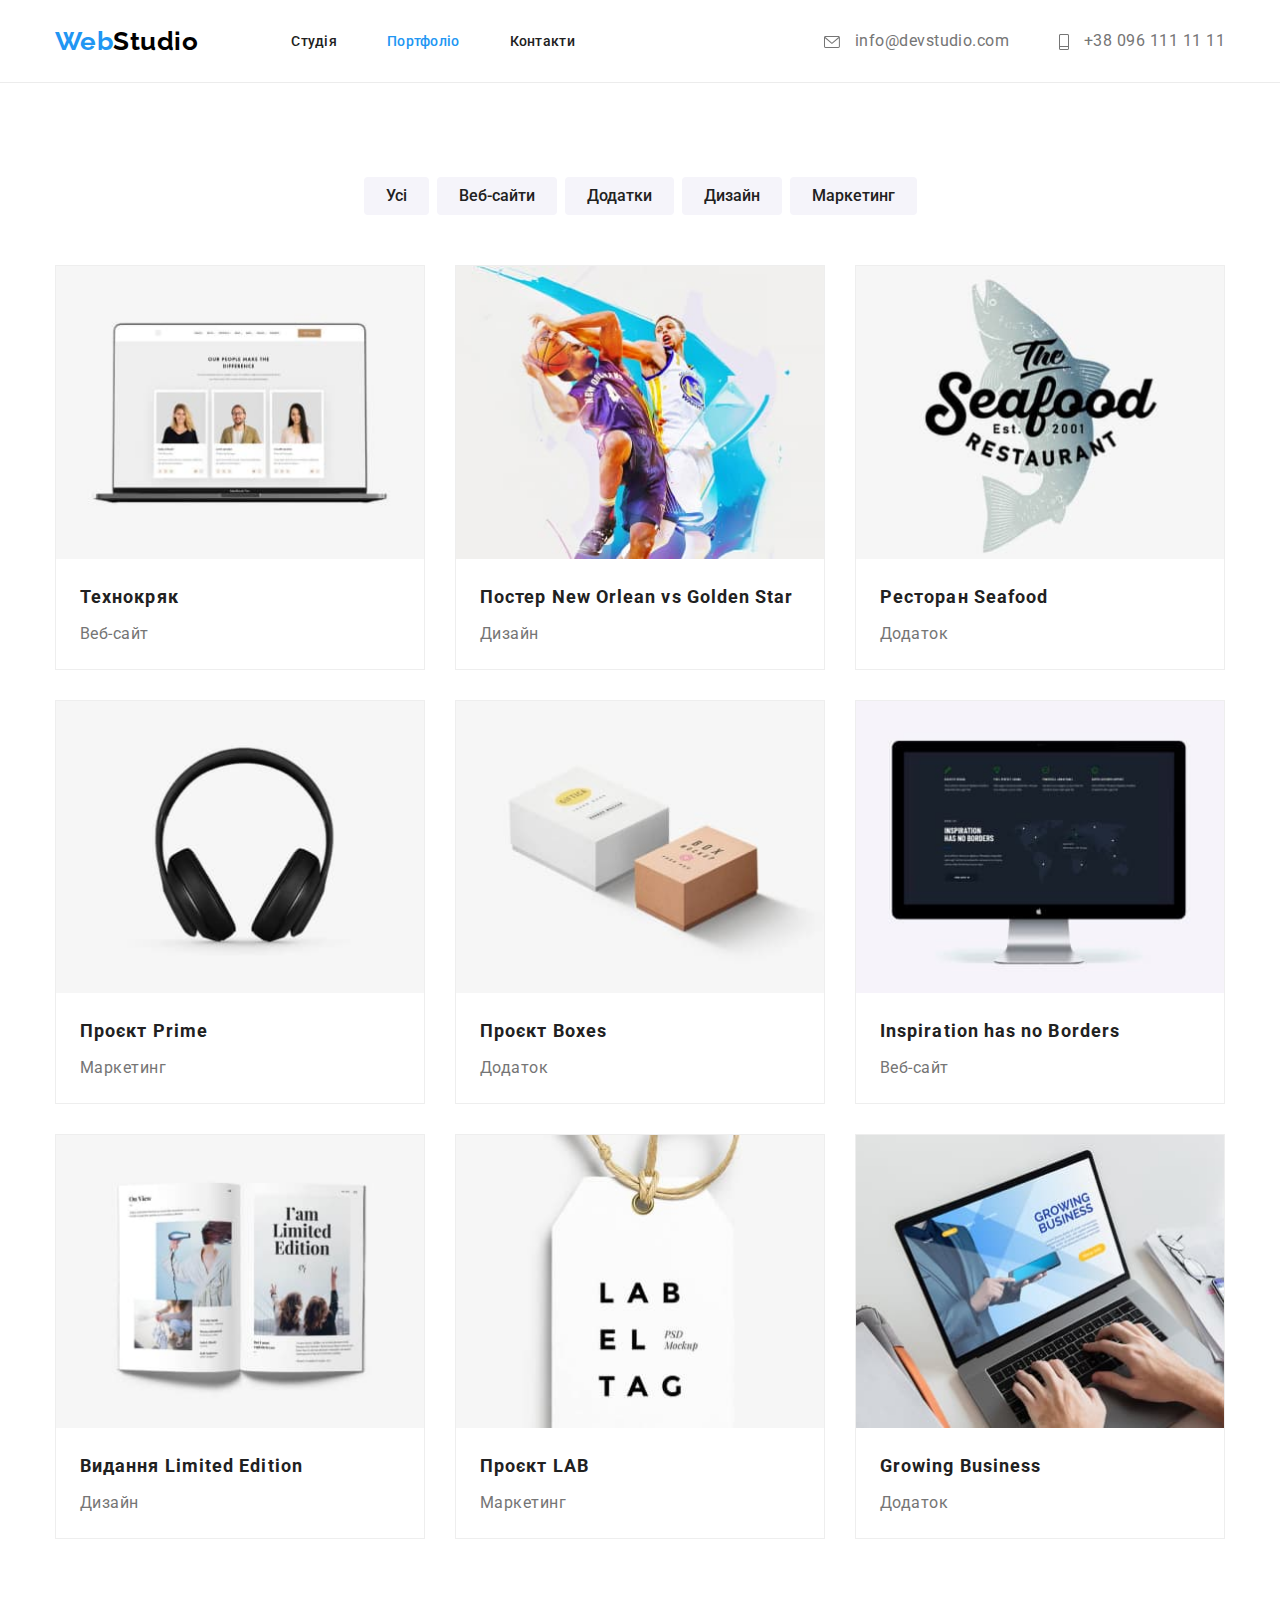
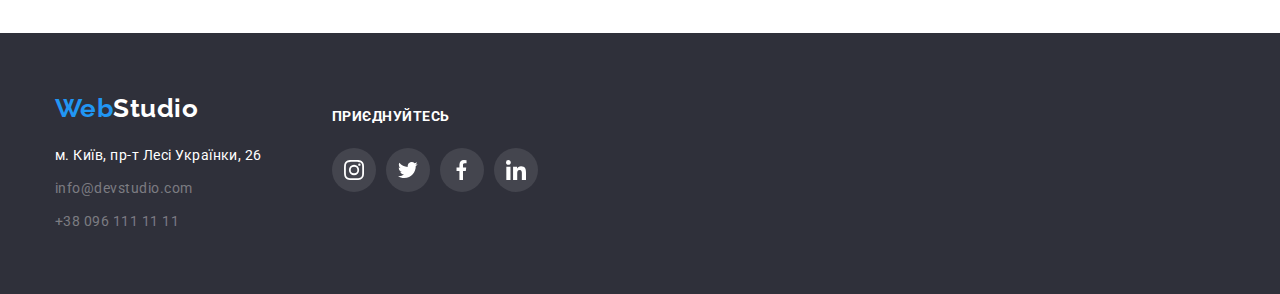
==== commit 9770d2f4: "fix sizes" ====
--- a/portfolio.html
+++ b/portfolio.html
@@ -218,11 +218,14 @@
 
     <!--footer-->
     <footer class="footer">
-      <div class="container cont-footer">
-        <ul class="footer-info">
-          <li class="info-address">
-            <p class="logo">Web<span class="logofooter">Studio</span></p>
-            <address class="address">
+      <div class="container foot-address">
+        <div class="cont-footer">
+          <a href="index.html" class="logo">
+            Web<span class="logofooter">Studio</span>
+          </a>
+
+          <div>
+            <address class="address info-address">
               <ul>
                 <li>
                   <p class="addressfooter">м. Київ, пр-т Лесі Українки, 26</p>
@@ -239,45 +242,44 @@
                 </li>
               </ul>
             </address>
-          </li>
-
-          <li>
-            <div>
-              <p class="join">ПРИЄДНУЙТЕСЬ</p>
-              <ul class="footer-network-link">
-                <li class="footer-network">
-                  <a href="" class="foot-logo">
-                    <svg class="footer-logo-network" width="20px" height="20px">
-                      <use href="./images/icons.svg#icon-instagram1"></use>
-                    </svg>
-                  </a>
-                </li>
-
-                <li class="footer-network">
-                  <a href="" class="foot-logo">
-                    <svg class="footer-logo-network" width="20px" height="16px">
-                      <use href="./images/icons.svg#icon-twitter2"></use>
-                    </svg>
-                  </a>
-                </li>
-                <li class="footer-network">
-                  <a href="" class="foot-logo">
-                    <svg class="footer-logo-network" width="10px" height="20px">
-                      <use href="./images/icons.svg#icon-facebook3"></use>
-                    </svg>
-                  </a>
-                </li>
-                <li class="footer-network">
-                  <a href="" class="foot-logo">
-                    <svg class="footer-logo-network" width="15px" height="20px">
-                      <use href="./images/icons.svg#icon-linkedin4"></use>
-                    </svg>
-                  </a>
-                </li>
-              </ul>
-            </div>
-          </li>
-        </ul>
+          </div>
+        </div>
+
+        <div class="foot-network">
+          <p class="join">ПРИЄДНУЙТЕСЬ</p>
+
+          <ul class="footer-network-link">
+            <li class="footer-network">
+              <a href="" class="foot-logo">
+                <svg class="footer-logo-network" width="20px" height="20px">
+                  <use href="./images/icons.svg#icon-instagram1"></use>
+                </svg>
+              </a>
+            </li>
+
+            <li class="footer-network">
+              <a href="" class="foot-logo">
+                <svg class="footer-logo-network" width="20px" height="20px">
+                  <use href="./images/icons.svg#icon-twitter2"></use>
+                </svg>
+              </a>
+            </li>
+            <li class="footer-network">
+              <a href="" class="foot-logo">
+                <svg class="footer-logo-network" width="20px" height="20px">
+                  <use href="./images/icons.svg#icon-facebook3"></use>
+                </svg>
+              </a>
+            </li>
+            <li class="footer-network">
+              <a href="" class="foot-logo">
+                <svg class="footer-logo-network" width="20px" height="20px">
+                  <use href="./images/icons.svg#icon-linkedin4"></use>
+                </svg>
+              </a>
+            </li>
+          </ul>
+        </div>
       </div>
     </footer>
   </body>
--- a/css/styles.css
+++ b/css/styles.css
@@ -80,8 +80,6 @@
 }
 .contact-nav {
   display: flex;
-  align-items: center;
-  justify-content: center;
 }
 
 .site-nav .link.current {
@@ -128,10 +126,12 @@
 .contact {
   color: var(--text-color);
   padding: 32px 0;
+  vertical-align: middle;
 }
 .contact-top {
   fill: currentColor;
   margin-right: 10px;
+  vertical-align: middle;
 }
 
 .footer {
@@ -277,7 +277,7 @@
 }
 .position {
   margin-top: 10px;
-  margin-bottom: 30px;
+  margin-bottom: 16px;
   color: var(--text-color);
   font-size: 16px;
   line-height: 1.19;
@@ -413,9 +413,17 @@
   margin-left: auto;
   margin-right: auto;
 }
+.foot-address {
+  display: flex;
+}
+
 .cont-footer {
   padding-top: 60px;
   padding-bottom: 60px;
+}
+
+.foot-network {
+  padding-top: 72px;
 }
 .contactfooter-tel {
   display: inline-block;
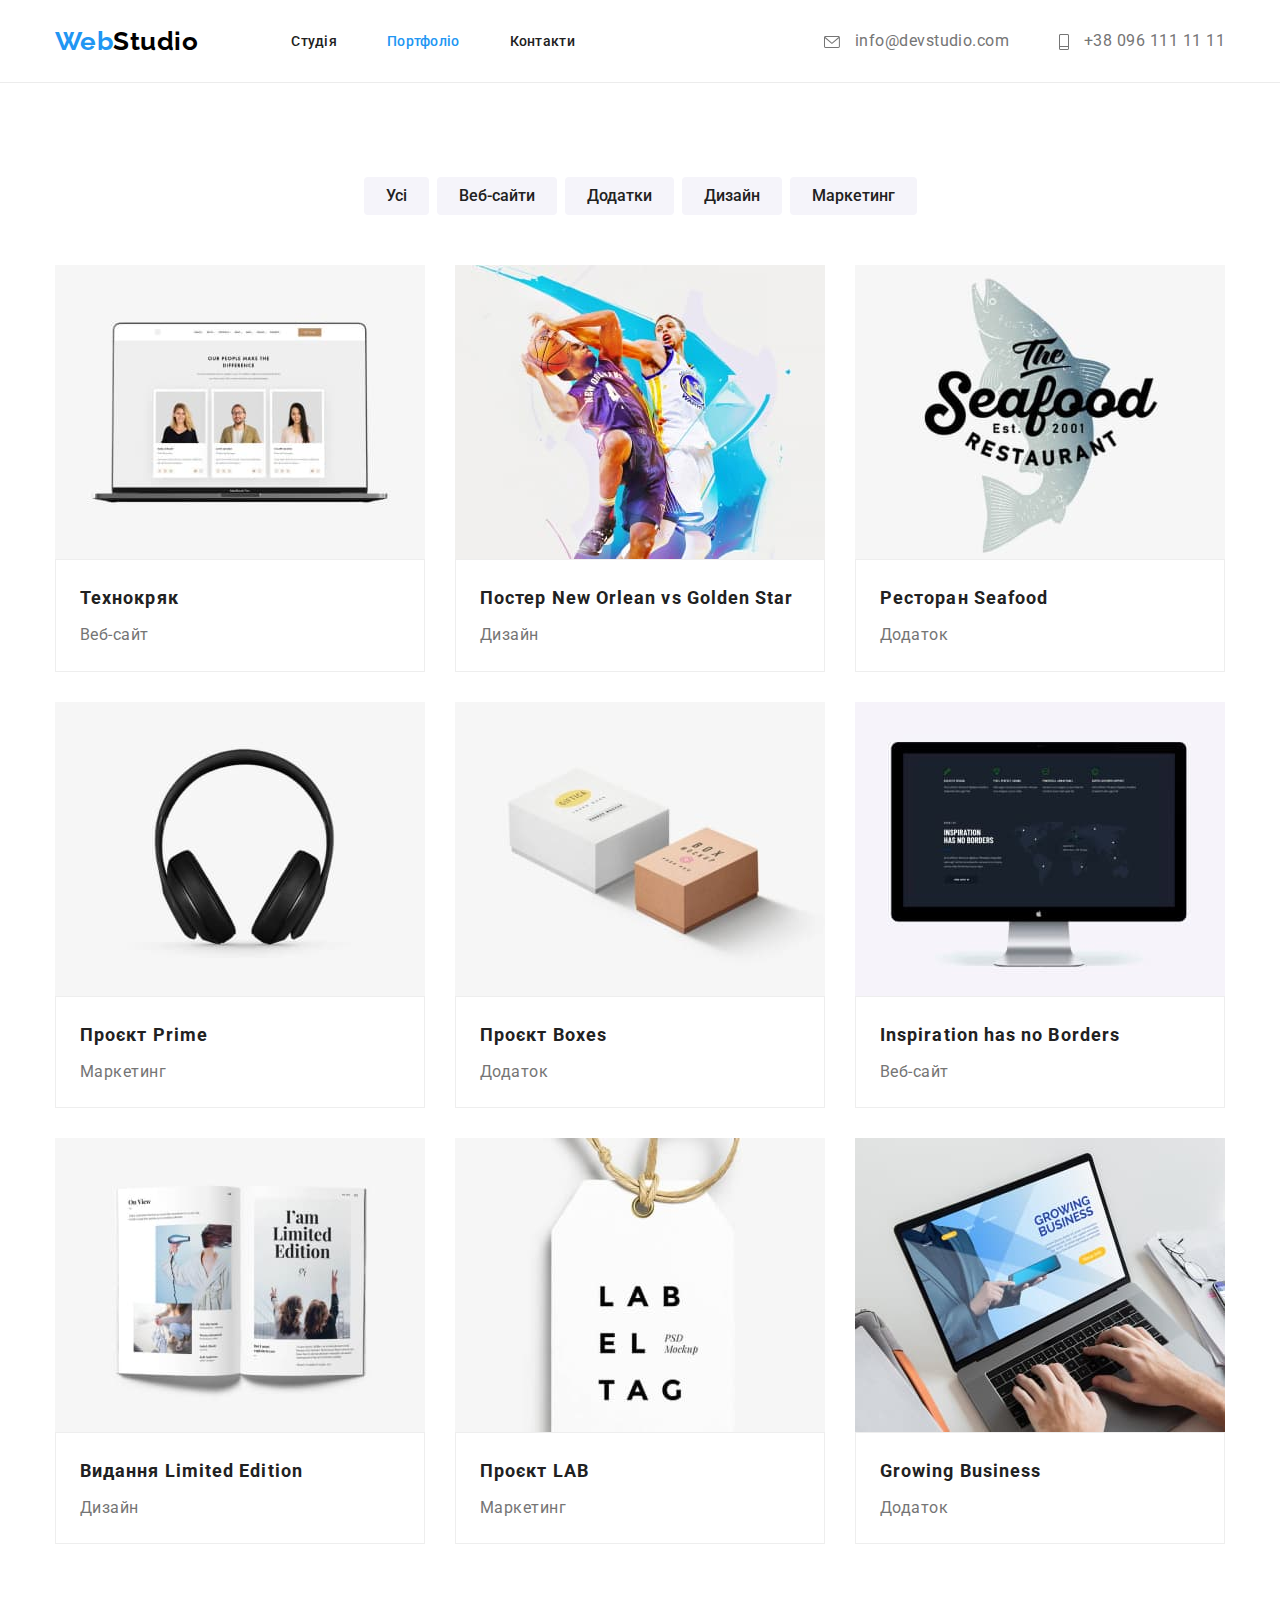
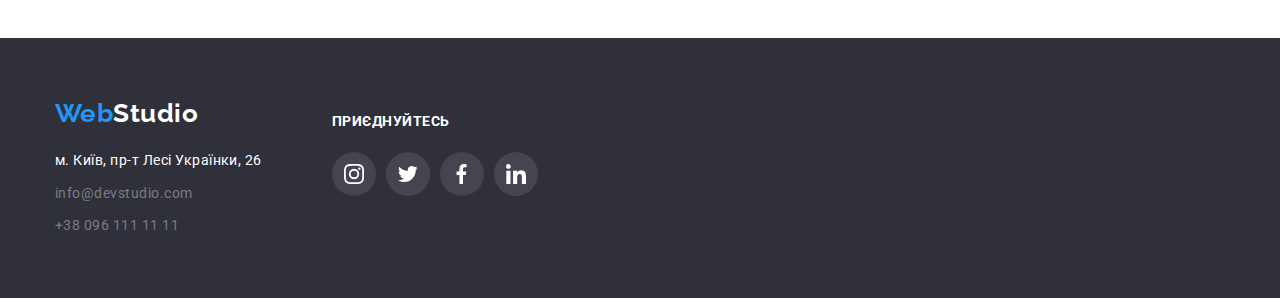
==== commit 20b08f22: "fix" ====
--- a/portfolio.html
+++ b/portfolio.html
@@ -91,20 +91,22 @@
 
             <ul class="work">
               <li class="item-work">
-                <article class="card">
+                <a href="" class="card">                  
                   <div class="card-thumb">
-                    <img src="images/site5.jpg" alt="site" width="370" />
+                    <img src="images/site5.jpg" alt="site" width="370"/>
                     <div class="work-name">
                       <h2 class="project-name">Технокряк</h2>
                       <p class="project-example">Веб-сайт</p>
                     </div>
-                  </div>
-                </article>
-              </li>
-
-              <li class="item-work">
-                <article class="card">
-                  <div class="card-thumb">
+                  </div>              
+                </a>
+              </li>
+
+
+
+              <li class="item-work">
+                   <a href="" class="card">
+                       <div class="card-thumb">
                     <img
                       src="images/basketball6.jpg"
                       alt="basketball"
@@ -117,23 +119,23 @@
                       <p class="project-example">Дизайн</p>
                     </div>
                   </div>
-                </article>
-              </li>
-
-              <li class="item-work">
-                <article class="card">
-                  <div class="card-thumb">
+                </a>
+              </li>
+
+              <li class="item-work">
+                <a href="" class="card">
+                                  <div class="card-thumb">
                     <img src="images/seafood7.jpg" alt="seafood" width="370" />
                     <div class="work-name">
                       <h2 class="project-name">Ресторан Seafood</h2>
                       <p class="project-example">Додаток</p>
                     </div>
                   </div>
-                </article>
-              </li>
-
-              <li class="item-work">
-                <article class="card">
+                </a>
+              </li>
+
+              <li class="item-work">
+                <a href="" class="card">
                   <div class="card-thumb">
                     <img
                       src="images/headphones8.jpg"
@@ -145,44 +147,45 @@
                       <p class="project-example">Маркетинг</p>
                     </div>
                   </div>
-                </article>
-              </li>
-              <li class="item-work">
-                <article class="card">
-                  <div class="card-thumb">
+                </a>
+              </li>
+              <li class="item-work">
+                <a href="" class="card">
+                                  <div class="card-thumb">
                     <img src="images/box9.jpg" alt="box" width="370" />
                     <div class="work-name">
                       <h2 class="project-name">Проєкт Boxes</h2>
                       <p class="project-example">Додаток</p>
                     </div>
                   </div>
-                </article>
-              </li>
-              <li class="item-work">
-                <article class="card">
-                  <div class="card-thumb">
+                </a>
+              </li>
+              <li class="item-work">
+                <a href="" class="card">
+                   <div class="card-thumb">
                     <img src="images/monitor10.jpg" alt="monitor" width="370" />
                     <div class="work-name">
                       <h2 class="project-name">Inspiration has no Borders</h2>
                       <p class="project-example">Веб-сайт</p>
                     </div>
                   </div>
-                </article>
-              </li>
-              <li class="item-work">
-                <article class="card">
-                  <div class="card-thumb">
+                  </a>
+                
+              </li>
+              <li class="item-work">
+                <a href="" class="card">
+                  <div class="card-thumb"> 
                     <img src="images/book11.jpg" alt="book" width="370" />
                     <div class="work-name">
                       <h2 class="project-name">Видання Limited Edition</h2>
                       <p class="project-example">Дизайн</p>
                     </div>
                   </div>
-                </article>
-              </li>
-              <li class="item-work">
-                <article class="card">
-                  <div class="card-thumb">
+                </a>
+              </li>
+              <li class="item-work">
+                <a href="" class="card">
+                   <div class="card-thumb">
                     <img
                       src="images/labeltag12.jpg"
                       alt="labeltag"
@@ -193,10 +196,10 @@
                       <p class="project-example">Маркетинг</p>
                     </div>
                   </div>
-                </article>
-              </li>
-              <li class="item-work">
-                <article class="card">
+                </a>
+              </li>
+              <li class="item-work">
+                <a href="" class="card">
                   <div class="card-thumb">
                     <img
                       src="images/growing_business13.jpg"
@@ -208,7 +211,8 @@
                       <p class="project-example">Додаток</p>
                     </div>
                   </div>
-                </article>
+                  </a>
+                  
               </li>
             </ul>
           </div>
--- a/css/styles.css
+++ b/css/styles.css
@@ -145,6 +145,7 @@
 
 .button-portfolio:hover,
 .button-portfolio:focus {
+  outline: none;
   color: var(--hero-color);
   background-color: var(--accent-color);
   cursor: pointer;
@@ -164,8 +165,7 @@
   text-align: center;
   background-color: var(--background-color-hero);
   padding: 200px 0;
-  height: 600px;
-  max-width: 1600px;
+   max-width: 1600px;
   margin-left: auto;
   margin-right: auto;
   background-image: linear-gradient(
@@ -284,7 +284,7 @@
   text-align: center;
 }
 .project-name {
-  color: var(--title-color);
+    color: var(--title-color);
   font-weight: 700;
   font-size: 18px;
   line-height: 2;
@@ -392,18 +392,29 @@
 }
 .work-name {
   padding: 20px 24px;
-}
-
+  border: 1px solid #eeeeee;
+}
+.card-thumb:hover {
+  cursor: pointer;
+  box-shadow: 
+  1px 4px 6px rgba(0, 0, 0, 0.16), 
+  0px 4px 4px rgba(0, 0, 0, 0.06),
+  0px 1px 1px rgba(0, 0, 0, 0.12);
+}
+
+ /* .card:focus {
+  outline: none;
+}  */
+
+  .card-thumb:focus {
+    box-shadow: 
+    1px 4px 6px rgba(0, 0, 0, 0.16), 
+    0px 4px 4px rgba(0, 0, 0, 0.06),
+    0px 1px 1px rgba(0, 0, 0, 0.12);
+} 
 .card {
-  border: 1px solid #eeeeee;
-}
-.card:hover,
-.card:focus {
-  cursor: pointer;
-  box-shadow: 1px 4px 6px rgba(0, 0, 0, 0.16), 0px 4px 4px rgba(0, 0, 0, 0.6),
-    0px 1px 1px rgba(0, 0, 0, 0.12);
-}
-
+    text-decoration: none;
+}
 .footer {
   margin-left: auto;
   margin-right: auto;
@@ -497,9 +508,7 @@
 
 .link-logo:focus {
   outline: none;
-
   border: 1px solid var(--accent-color);
-
   border-radius: 4px;
   fill: var(--accent-color);
 }
